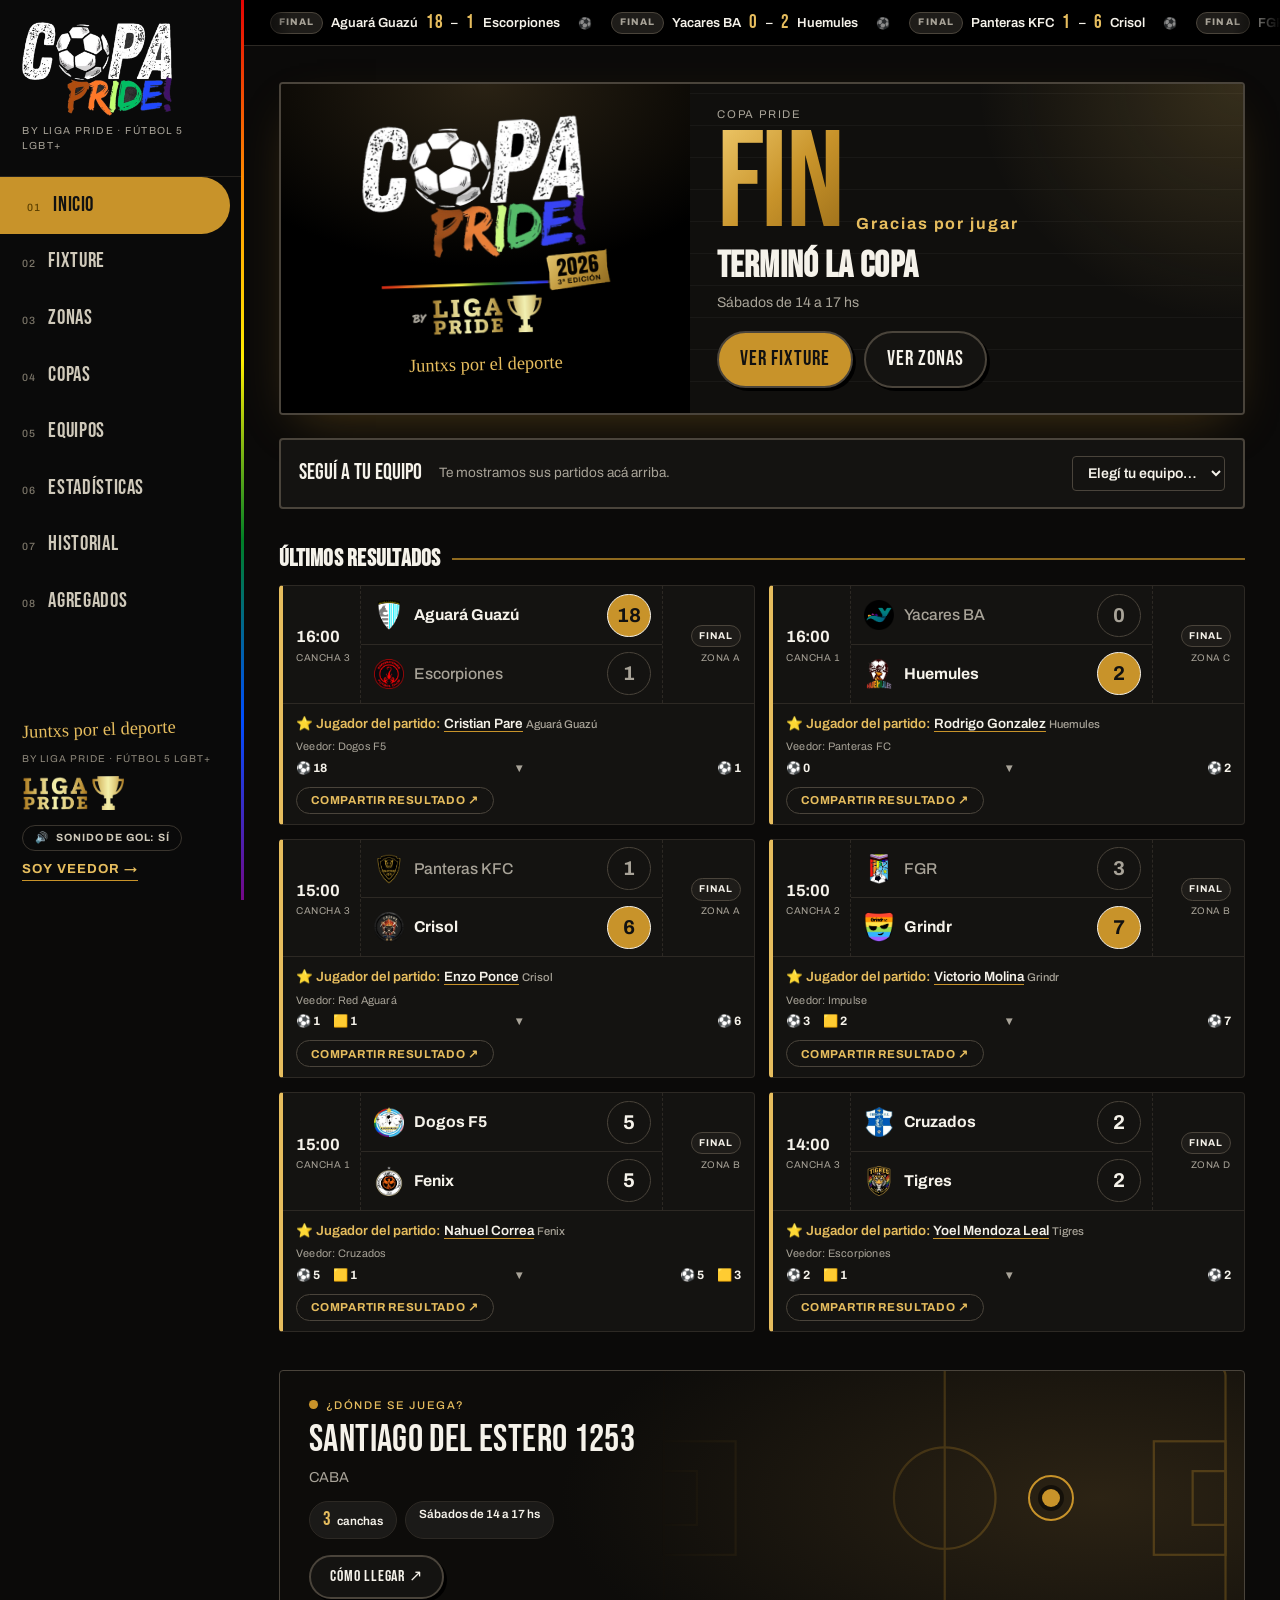
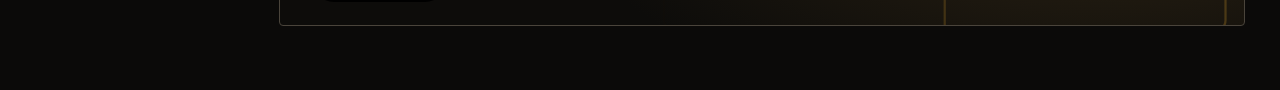
==== index.html @ de04ce27 "Copas: refresca caché Co-Authored-By: Claude Opus 5.5 <noreply@anthropic.com> Claude-Session: https:" ====
<!doctype html>
<html lang="es">
<head>
  <meta charset="utf-8">
  <meta name="viewport" content="width=device-width, initial-scale=1">
  <meta name="theme-color" content="#0a0a0a">
  
  <title>Copa Pride</title>
  <link rel="preconnect" href="https://fonts.googleapis.com">
  <link rel="preconnect" href="https://fonts.gstatic.com" crossorigin>
  <link href="https://fonts.googleapis.com/css2?family=Anton&family=Archivo:wght@400;600;700&family=Permanent+Marker&family=Bebas+Neue&display=swap" rel="stylesheet">
  <link rel="icon" type="image/png" href="img/logo.png">
  <link rel="stylesheet" href="intro.css?v=1792715143">
  <link rel="stylesheet" href="style.css?v=1792715143">
</head>
<body>
  <!-- Intro con el logo: la pelota cae entre la C y la P, rebota dos veces y festeja; se va sola o con un toque -->
  <div id="intro" aria-hidden="true">
    <div class="intro-in">
      <div class="intro-logo"><div class="il-wrap"><img class="il-base" src="img/logo-copa-sinpelota.png" alt=""><img class="il-ball" src="img/pelota-copa.png" alt=""><span class="il-rebote"></span><span class="il-confeti" id="ilConfeti"></span></div></div>
    </div>
  </div>
  <script src="intro.js"></script>
  <!-- Si ves este cartel, es porque faltan archivos. Se oculta solo cuando todo carga bien. -->
  <div id="falta" style="background:#fff3cd;color:#3b2f00;padding:16px;font:16px/1.4 Arial,sans-serif;border-bottom:3px solid #c8932a">
    <b>Faltan archivos de la página.</b><br>
    Si abriste <code>index.html</code> desde adentro del .zip, no funciona: Windows solo saca ese archivo suelto.<br>
    Hacé clic derecho en el .zip → <b>Extraer todo…</b>, y abrí <code>index.html</code> desde la carpeta extraída
    (tienen que estar juntos <code>index.html</code>, <code>style.css</code>, <code>app.js</code> y <code>data.js</code>).
  </div>

  <div class="shell">
    <aside class="rail">
      <a class="logo" href="#/inicio">
        <img class="logo-img" src="img/logo.png" alt="Copa Pride">
        <span class="logo-txt"><span class="logo-t" id="logoTitulo" hidden></span><span class="logo-s" id="logoSub"></span></span>
      </a>
      <nav id="nav" class="nav">
        <a href="#/inicio" data-p="inicio">Inicio</a>
        <a href="#/fixture" data-p="fixture">Fixture</a>
        <a href="#/zonas" data-p="zonas">Zonas</a>
        <a href="#/copas" data-p="copas">Copas</a>
        <a href="#/equipos" data-p="equipos">Equipos</a>
        <a href="#/estadisticas" data-p="estadisticas">Estadísticas</a>
        <a href="#/historial" data-p="historial">Historial</a>
        <a href="#/agregados" data-p="agregados">Agregados</a>
      </nav>
      <div class="rail-pie"><b id="pieLema"></b><span id="pieSub"></span><img src="img/liga-pride.png" alt="Liga Pride" style="height:34px;width:auto;align-self:flex-start"><div class="rail-bt"><button type="button" class="snd" id="snd"><i>🔊</i><span>Sonido de gol: sí</span></button><a class="soy-veedor" href="veedor.html">Soy veedor →</a></div></div>
    </aside>

    <div class="main">
      <header class="mtop"><a href="#/inicio"><img src="img/logo.png" alt="Copa Pride"></a><b>Juntxs por el deporte</b></header>
      <div id="ticker" class="ticker" hidden aria-label="Resultados"></div>
      <div id="aviso" class="aviso" hidden>DATOS DE EJEMPLO · reemplazalos en data.js</div>
      <main id="app" class="wrap"></main>
    </div>
  </div>

  <nav id="tabbar" class="tabbar" aria-label="Secciones">
    <a href="#/inicio" data-p="inicio"><svg viewBox="0 0 24 24"><path d="M3 11l9-8 9 8M5 10v10h14V10"/></svg>Inicio</a>
    <a href="#/fixture" data-p="fixture"><svg viewBox="0 0 24 24"><rect x="3" y="5" width="18" height="16"/><path d="M3 10h18M8 3v4M16 3v4"/></svg>Fixture</a>
    <a href="#/zonas" data-p="zonas"><svg viewBox="0 0 24 24"><path d="M3 5h18M3 12h18M3 19h18M8 5v14"/></svg>Zonas</a>
    <a href="#/copas" data-p="copas"><svg viewBox="0 0 24 24"><path d="M7 4h10v5a5 5 0 0 1-10 0zM7 6H3v2a3 3 0 0 0 4 2M17 6h4v2a3 3 0 0 1-4 2M12 14v4M8 21h8"/></svg>Copas</a>
    <details id="mas" data-mas="1"><summary><svg viewBox="0 0 24 24"><circle cx="5" cy="12" r="1.5"/><circle cx="12" cy="12" r="1.5"/><circle cx="19" cy="12" r="1.5"/></svg>Más</summary>
      <div class="mas-panel">
        <a href="#/equipos" data-p="equipos">Equipos</a>
        <a href="#/estadisticas" data-p="estadisticas">Estadísticas</a>
        <a href="#/historial" data-p="historial">Historial</a>
        <a href="#/agregados" data-p="agregados">Agregados</a>
        <button type="button" class="snd" id="snd2"><i>🔊</i><span>Sonido de gol: sí</span></button>
        <a class="soy-veedor" href="veedor.html">Soy veedor →</a>
      </div>
    </details>
  </nav>

  <script src="data.js?v=1792715143"></script>
  <script src="mascotas.js?v=1792715143"></script>
  <script src="app.js?v=1792715143"></script>
</body>
</html>
---- intro.css ----
/* Intro con la pelota que rebota (se mantiene igual) */
:root{--grano:none;--orgullo:linear-gradient(90deg,#e40303,#ff8c00,#ffed00,#008026,#004dff,#750787);--marcador:"Permanent Marker","Brush Script MT",cursive;--gris:#a8a398}
#intro::after{display:none}
/* ---- Intro con el logo ---- */
#intro{position:fixed;inset:0;z-index:200;background:#0b0a09;display:flex;align-items:center;justify-content:center;animation:introSale .55s ease 2.7s forwards;cursor:pointer}
.intro-in{display:flex;flex-direction:column;align-items:center;gap:1.3rem;padding:1rem}
.intro-logo{position:relative;padding-bottom:1.6rem}
.intro-logo .sello{right:-10%;bottom:-12%;animation:introSello .55s cubic-bezier(.2,1.5,.4,1) 1s both}
@keyframes introSello{from{opacity:0;transform:scale(1.7) rotate(-14deg)}to{opacity:1;transform:rotate(-5deg)}}
.intro-in .intro-logo img{width:min(78vw,420px);height:auto;animation:introLogo .9s cubic-bezier(.2,1.4,.4,1) both;filter:drop-shadow(0 12px 30px rgba(0,0,0,.7))}
.intro-barra{display:block;width:min(70vw,360px);height:5px;background:var(--orgullo);transform-origin:left;animation:introBarra .8s ease .55s both}
.intro-by{display:flex;align-items:center;gap:.8rem;animation:introBy .7s ease 1.1s both}
.intro-by span{font-family:var(--marcador);font-size:1.6rem;color:var(--gris)}
.intro-in .intro-by img{width:auto;height:min(15vw,70px);animation:none;filter:none}
@keyframes introBy{from{opacity:0;transform:translateY(10px)}to{opacity:1;transform:none}}
@keyframes introLogo{from{opacity:0;transform:scale(.7) rotate(-8deg)}to{opacity:1;transform:scale(1) rotate(-2deg)}}
@keyframes introBarra{from{transform:scaleX(0)}to{transform:scaleX(1)}}
@keyframes introSale{to{opacity:0;visibility:hidden}}
@media (prefers-reduced-motion:reduce){#intro{animation-duration:.01s;animation-delay:.6s}.intro-in img,.intro-barra,.intro-by,.intro-logo .sello{animation:none}}
/* ===== Intro con pelota que cae y rebota ===== */
.intro-logo{padding-bottom:1.6rem}
.il-wrap{position:relative;width:min(78vw,420px);transform:rotate(-2deg)}
.intro-in .intro-logo .il-base{display:block;width:100%;height:auto;animation:ilBase .6s cubic-bezier(.2,1.2,.4,1) both;filter:drop-shadow(0 12px 30px rgba(0,0,0,.7))}
.intro-in .intro-logo .il-ball{position:absolute;left:22.46%;top:2.33%;width:35.87%;height:auto;transform-origin:50% 100%;animation:ilBola 1.8s linear .5s both;z-index:2;filter:drop-shadow(0 6px 10px rgba(0,0,0,.5))}
.intro-in .il-wrap img{animation-fill-mode:both}
.il-rebote{position:absolute;left:30%;top:84%;width:20%;height:5%;border-radius:50%;background:rgba(0,0,0,.45);filter:blur(5px);opacity:0;animation:ilSombra 1.8s linear .5s both}
@keyframes ilBase{from{opacity:0;transform:scale(.8)}to{opacity:1;transform:none}}
/* cae y hace poing, poing, poing (cada rebote mas bajo) */
@keyframes ilBola{
  0%{transform:translateY(-330%);animation-timing-function:cubic-bezier(.55,0,1,.45)}
  30.5%{transform:translateY(0) scale(1,1);animation-timing-function:linear}
  32%{transform:translateY(0) scale(1.14,.86);animation-timing-function:cubic-bezier(0,.55,.45,1)}
  47.2%{transform:translateY(-100%) scale(1,1);animation-timing-function:cubic-bezier(.55,0,1,.45)}
  63.9%{transform:translateY(0) scale(1,1);animation-timing-function:linear}
  65.2%{transform:translateY(0) scale(1.1,.9);animation-timing-function:cubic-bezier(0,.55,.45,1)}
  75%{transform:translateY(-45%) scale(1,1);animation-timing-function:cubic-bezier(.55,0,1,.45)}
  86.1%{transform:translateY(0) scale(1,1);animation-timing-function:linear}
  87.2%{transform:translateY(0) scale(1.07,.93);animation-timing-function:cubic-bezier(0,.55,.45,1)}
  93.1%{transform:translateY(-18%) scale(1,1);animation-timing-function:cubic-bezier(.55,0,1,.45)}
  99%{transform:translateY(0) scale(1,1);animation-timing-function:ease-out}
  100%{transform:translateY(0) scale(1.03,.97)}
}
@keyframes ilSombra{0%,25%{opacity:0;transform:scale(.3)}30.5%{opacity:.55;transform:scale(1)}47.2%{opacity:.2;transform:scale(.55)}63.9%{opacity:.5;transform:scale(1)}75%{opacity:.3;transform:scale(.8)}86.1%{opacity:.5;transform:scale(1)}93.1%{opacity:.4;transform:scale(.92)}99%,100%{opacity:.5;transform:scale(1)}}
/* confeti desde el centro de la pelota */
.il-confeti{position:absolute;left:41%;top:34%;width:0;height:0;z-index:3;pointer-events:none}
.il-confeti i{position:absolute;left:0;top:0;width:9px;height:14px;border-radius:2px;opacity:0;animation:ilConf 1.5s cubic-bezier(.15,.7,.3,1) both}
@keyframes ilConf{0%{opacity:0;transform:translate(0,0) rotate(0) scale(.4)}12%{opacity:1}100%{opacity:0;transform:translate(var(--dx),calc(var(--dy) + 90px)) rotate(var(--r)) scale(1)}}
/* destello al quedar quieta la pelota */
.il-wrap::after{content:"";position:absolute;left:12%;top:-12%;width:60%;height:100%;border-radius:50%;background:radial-gradient(circle,rgba(255,235,170,.55),transparent 62%);opacity:0;animation:ilFlash .9s ease 2.4s both;pointer-events:none;z-index:1}
@keyframes ilFlash{0%{opacity:0;transform:scale(.5)}25%{opacity:1}100%{opacity:0;transform:scale(1.4)}}
/* tiempos nuevos del resto de la intro */
#intro{animation:introSale .6s ease 5.4s forwards}
.intro-logo .sello{animation:introSello .55s cubic-bezier(.2,1.5,.4,1) 2.5s both}
.intro-barra{animation:introBarra .7s ease 2.4s both}
.intro-by{animation:introBy .7s ease 2.85s both}
#intro.sin-mov .intro-logo .il-ball,#intro.sin-mov .intro-logo .il-base,#intro.sin-mov .il-rebote{animation:none;opacity:1}
#intro.sin-mov .il-rebote,#intro.sin-mov .il-confeti{display:none}
@media (prefers-reduced-motion:reduce){.intro-in .intro-logo .il-ball,.intro-in .intro-logo .il-base{animation:none}.il-confeti,.il-rebote,.il-wrap::after{display:none}}
/* ===== Logo nuevo (trae el sello 2026 y "by Liga Pride" adentro) ===== */
.il-wrap{width:min(72vw,380px)}
.intro-in .intro-logo .il-ball{left:19.53%;top:4.52%;width:33.73%}
.il-rebote{display:none}
.il-confeti{left:36.4%;top:23%}
.il-wrap::after{left:2%;top:-8%;width:68%;height:62%}
.il-wrap{width:min(84vw,440px)}
---- style.css ----
/* =====================================================================
   COPA PRIDE · estilos
   Idea: LA PLANILLA. La página se ve como la planilla de juego que llenan
   los veedores: papel, tinta, renglones, casilleros y goles en palitos.
   Menú lateral negro con la banda Pride (celu: barra de pestañas abajo).
   Modo claro (papel) por defecto; "Modo noche" con el botón del menú.
   ===================================================================== */
:root{
  --papel:#0b0a09;
  --hoja:#141311;
  --hoja-2:#1e1c19;
  --tinta:#f5f2ea;
  --tinta-2:#a8a398;
  --linea:#2d2924;
  --borde:#4a443b;
  --oro:#c8932a;
  --oro-t:#e6bd5e;
  --oro-osc:#8a6218;
  --vivo:#e5342c;
  --plata:#c9ccd1;
  --negro:#0b0a09;--negro-2:#141311;--negro-3:#1e1c19;
  --oro-claro:#e6bd5e;--blanco:#f5f2ea;--gris:#a8a398;
  --oro-grad:linear-gradient(135deg,#ecc566 0%,#c8932a 52%,#9c6f1a 100%);
  --orgullo:linear-gradient(90deg,#e40303,#ff8c00,#ffed00,#008026,#004dff,#750787);
  --orgullo-v:linear-gradient(180deg,#e40303,#ff8c00,#ffed00,#008026,#004dff,#750787);
  --display:'Bebas Neue','Anton','Arial Narrow',Impact,sans-serif;
  --texto:'Archivo','Helvetica Neue',Arial,sans-serif;
  --mono:'Archivo','Helvetica Neue',Arial,sans-serif;
  --marcador:'Permanent Marker','Brush Script MT',cursive;
  --riel:244px;
  color-scheme:dark;
}
*{box-sizing:border-box;margin:0;padding:0}
html{scroll-behavior:smooth;background:var(--papel)}
body{font-variant-numeric:tabular-nums}
body{background:var(--papel);color:var(--tinta);font-family:var(--texto);font-size:15px;line-height:1.45;-webkit-font-smoothing:antialiased;min-height:100vh}
a{color:inherit;text-decoration:none}
button{font-family:inherit;color:inherit}
ol,ul{list-style:none}
h1,h2,h3,h4{font-family:var(--display);font-weight:400;text-transform:uppercase;letter-spacing:.01em;line-height:1}
:focus-visible{outline:3px solid var(--oro);outline-offset:2px}
::selection{background:var(--oro);color:#111}

/* ---------- Estructura: riel lateral negro + hoja ---------- */
.shell{display:grid;grid-template-columns:var(--riel) minmax(0,1fr);min-height:100vh}
.rail{position:sticky;top:0;height:100vh;background:#0a0a0a;color:#f1ede1;display:flex;flex-direction:column;gap:1.4rem;padding:1.4rem 0 1.2rem;overflow-y:auto}
.rail::after{content:"";position:absolute;top:0;right:0;bottom:0;width:3px;background:var(--orgullo-v)}
.logo{display:block;padding:0 1.4rem}
.logo-img{display:block;width:100%;max-width:150px;height:auto}
.logo-s{display:block;margin-top:.55rem;font-family:var(--mono);font-size:.64rem;letter-spacing:.14em;text-transform:uppercase;color:#a8a398}
.nav{display:flex;flex-direction:column;counter-reset:n;border-top:1px solid #26231f}
.nav a{counter-increment:n;display:flex;align-items:baseline;gap:.8rem;padding:.78rem 1.4rem;border-bottom:1px solid #26231f;font-family:var(--display);font-weight:400;font-size:1.32rem;text-transform:uppercase;letter-spacing:.03em;color:#cfc9ba;transition:background .15s,color .15s,padding .15s}
.nav a::before{content:counter(n,decimal-leading-zero);font-family:var(--mono);font-weight:500;font-size:.66rem;letter-spacing:.06em;color:#7d776a}
.nav a:hover{color:#fff;padding-left:1.7rem}
.nav a.on{background:var(--oro);color:#111;padding-left:1.7rem}
.nav a.on::before{color:#5a3f00}
.rail-pie{margin-top:auto;display:flex;flex-direction:column;gap:.6rem;padding:0 1.4rem}
.rail-pie b{font-family:var(--marcador);font-weight:400;font-size:1.15rem;line-height:1.1;color:#e6bd5e;transform:rotate(-2deg);transform-origin:left;display:block}
.rail-pie>span{font-family:var(--mono);font-size:.62rem;letter-spacing:.1em;color:#8f897c;text-transform:uppercase}
.rail-pie img{filter:none}
.rail-bt{display:flex;flex-direction:column;gap:.5rem;align-items:flex-start;margin-top:.3rem}
.tema{display:inline-flex;align-items:center;gap:.55rem;background:none;border:1px solid #3a352e;color:#cfc9ba;padding:.4rem .7rem;font-family:var(--mono);font-size:.66rem;letter-spacing:.08em;text-transform:uppercase;cursor:pointer}
.tema:hover{border-color:var(--oro);color:#fff}
.tema i{width:.8rem;height:.8rem;border-radius:50%;border:2px solid currentColor;background:linear-gradient(90deg,currentColor 50%,transparent 50%)}
.soy-veedor{font-family:var(--mono);font-size:.66rem;letter-spacing:.1em;text-transform:uppercase;color:#8f897c;border-bottom:1px dashed #4a453d;padding-bottom:1px}
.soy-veedor:hover{color:#e6bd5e;border-color:var(--oro)}

.main{min-width:0}
.mtop{display:none}
.aviso{background:var(--oro);color:#111;font-family:var(--mono);font-size:.72rem;letter-spacing:.08em;text-align:center;padding:.4rem}
.wrap{max-width:1060px;margin:0 auto;padding:2.2rem 2.2rem 4rem}
#falta{display:block}

/* ---------- Títulos ---------- */
.kicker{font-family:var(--mono);font-size:.7rem;font-weight:500;letter-spacing:.14em;text-transform:uppercase;color:var(--oro-t);display:flex;align-items:center;gap:.5rem}
.kicker::before{content:"";width:.55rem;height:.55rem;background:var(--oro);display:inline-block}
.titulo-pag{font-size:clamp(2.8rem,6vw,4.4rem);font-weight:900;margin:.3rem 0 1.4rem;position:relative;padding-bottom:.9rem}
.titulo-pag::after{content:"";position:absolute;left:0;bottom:0;width:84px;height:6px;background:var(--orgullo)}
.titulo-sec{font-size:1.5rem;font-weight:900;margin:2.4rem 0 .9rem;display:flex;align-items:center;gap:.7rem}
.titulo-sec::after{content:"";flex:1;height:2px;background:var(--oro);opacity:.7}
.vacio{border:1.5px dashed var(--linea);color:var(--tinta-2);padding:1.4rem;text-align:center;font-family:var(--mono);font-size:.78rem}
.vacio-txt{color:var(--tinta-2);font-size:.82rem}

/* ---------- Controles ---------- */
.btn{display:inline-block;background:var(--oro);color:#111;font-family:var(--display);font-weight:400;font-size:1.3rem;text-transform:uppercase;letter-spacing:.05em;padding:.7rem 1.3rem;border:2px solid var(--borde);box-shadow:3px 3px 0 #000;transition:transform .12s,box-shadow .12s;cursor:pointer}
.btn:hover{transform:translate(-1px,-1px);box-shadow:5px 5px 0 #000}
.btn.sec{background:var(--hoja);color:var(--tinta)}
.link-oro{font-family:var(--mono);font-size:.76rem;font-weight:700;letter-spacing:.06em;text-transform:uppercase;color:var(--oro-t);white-space:nowrap}
.ctrl{display:flex;flex-wrap:wrap;gap:.8rem 1.2rem;align-items:center;margin-bottom:1.4rem}
.filtros{display:flex;flex-wrap:wrap;gap:.45rem}
.chip{background:var(--hoja);border:1.5px solid var(--borde);color:var(--tinta);font-family:var(--mono);font-size:.76rem;font-weight:700;letter-spacing:.04em;text-transform:uppercase;padding:.5rem .85rem;cursor:pointer}
.chip:hover{background:var(--hoja-2)}
.chip.on{background:var(--oro);color:#111;box-shadow:inset 0 -4px 0 var(--oro)}
.seg{display:inline-flex;border:1.5px solid var(--borde)}
.seg button{background:var(--hoja);border:0;padding:.5rem .9rem;font-family:var(--mono);font-size:.74rem;font-weight:700;letter-spacing:.04em;text-transform:uppercase;cursor:pointer}
.seg button+button{border-left:1.5px solid var(--borde)}
.seg button.on{background:var(--oro);color:#111}
.sel{background:var(--hoja);color:var(--tinta);border:1.5px solid var(--borde);padding:.5rem .7rem;font-family:var(--texto);font-size:.88rem;font-weight:600;max-width:100%}

/* ---------- Escudos / iniciales ---------- */
.badge{width:34px;height:34px;flex:0 0 auto;object-fit:cover;display:inline-flex;align-items:center;justify-content:center;background:linear-gradient(135deg,var(--oro-osc),var(--oro));color:#111;font-family:var(--display);font-weight:400;font-size:.9rem;letter-spacing:.03em;border-radius:50%}
img.badge{object-fit:contain;border-radius:0;background:transparent}
.badge.chico{width:30px;height:30px;font-size:.72rem}
.badge.med{width:46px;height:46px;font-size:1.05rem}
.badge.grande{width:84px;height:84px;font-size:1.7rem}
.badge.vacio-b{background:var(--hoja-2);color:var(--tinta-2);border:1.5px dashed var(--linea)}
.cabeza{font-family:var(--mono);font-size:.62rem;font-weight:700;color:var(--oro-t);margin-left:.3rem;white-space:nowrap}
.pais{font-family:var(--mono);font-size:.6rem;color:var(--tinta-2);margin-left:.3rem;letter-spacing:.06em}
.tbd{color:var(--tinta-2);font-style:italic;font-weight:500}

/* ---------- Inicio: cabecera de planilla ---------- */
.cab{display:grid;grid-template-columns:minmax(0,.85fr) minmax(0,1.15fr);border:2px solid var(--borde);background:var(--hoja)}
.cab-marca{background:#000;color:#e6bd5e;padding:1.6rem 1.4rem 1.8rem;display:flex;flex-direction:column;align-items:center;justify-content:center;gap:1rem;position:relative}

.cab-marca img{width:100%;max-width:250px;height:auto;transform:rotate(-2deg)}
.cab-marca p{font-family:var(--marcador);font-size:1.15rem;text-align:center;transform:rotate(-1.5deg)}
.cab-fecha{padding:1.4rem 1.7rem 1.6rem;display:flex;flex-direction:column;gap:.5rem;background:repeating-linear-gradient(0deg,transparent 0 31px,var(--linea) 31px 32px)}
.cab-fecha .k{font-family:var(--mono);font-size:.7rem;letter-spacing:.16em;text-transform:uppercase;color:var(--tinta-2);background:var(--hoja);align-self:flex-start;padding-right:.5rem}
.cab-num{display:flex;align-items:flex-end;gap:.9rem;background:var(--hoja);align-self:flex-start;padding-right:.8rem}
.cab-num b{font-family:var(--display);font-weight:400;font-size:clamp(5.6rem,11vw,8.6rem);line-height:.8;letter-spacing:-.02em}
.cab-num span{font-family:var(--mono);font-weight:700;font-size:1rem;line-height:1.25;letter-spacing:.12em;color:var(--oro-t);padding-bottom:.4rem}
.cab-fecha h2{font-size:2.3rem;font-weight:900;background:var(--hoja);align-self:flex-start;padding-right:.6rem}
.cab-cuenta{font-family:var(--mono);font-weight:700;font-size:.9rem;background:var(--oro);color:#111;align-self:flex-start;padding:.2rem .6rem}
.cab-hs{font-size:.88rem;color:var(--tinta-2);background:var(--hoja);align-self:flex-start;padding-right:.5rem}
.hero-cta{display:flex;flex-wrap:wrap;gap:.7rem;margin-top:.6rem}

/* ---------- Seguí a tu equipo ---------- */
.mi{margin-top:1.4rem;border:2px solid var(--borde);background:var(--hoja);padding:1rem 1.1rem}
.mi-cab{display:flex;justify-content:space-between;align-items:center;gap:1rem;flex-wrap:wrap;margin-bottom:.9rem}
.mi-cab a{display:flex;align-items:center;gap:.8rem}
.mi-cab small{display:block;font-family:var(--mono);font-size:.62rem;letter-spacing:.14em;text-transform:uppercase;color:var(--oro-t)}
.mi-cab b{font-family:var(--display);font-weight:400;font-size:1.7rem;text-transform:uppercase;line-height:1}
.mi.vacio-mi label{display:flex;align-items:center;gap:.6rem 1.1rem;flex-wrap:wrap}
.mi.vacio-mi b{font-family:var(--display);font-weight:400;font-size:1.4rem;text-transform:uppercase}
.mi.vacio-mi span{color:var(--tinta-2);font-size:.85rem;flex:1;min-width:160px}

/* ---------- Partido: renglón de planilla ---------- */
.res-grid{display:grid;grid-template-columns:repeat(auto-fill,minmax(440px,1fr));gap:.9rem}
.mt{display:grid;grid-template-columns:78px minmax(0,1fr) auto;align-items:stretch;background:var(--hoja);border:1.5px solid var(--borde);border-left-width:6px;position:relative}
.mt.fin{border-left-color:var(--oro)}
.mt:not(.fin):not(.live){border-left-color:var(--linea);border-left-style:solid}
.mt.live{border-left-color:var(--vivo);box-shadow:0 0 0 2px rgba(214,35,29,.25)}
.mt-meta{display:flex;flex-direction:column;justify-content:center;gap:.15rem;padding:.65rem .5rem .65rem .8rem;border-right:1px dashed var(--linea)}
.mt-meta b{font-family:var(--mono);font-weight:700;font-size:1.02rem;letter-spacing:-.02em}
.mt-meta span{font-family:var(--mono);font-size:.62rem;letter-spacing:.06em;text-transform:uppercase;color:var(--tinta-2);line-height:1.2}
.mt-body{display:flex;flex-direction:column;min-width:0}
.mt-eq{display:flex;align-items:center;gap:.6rem;padding:.45rem .7rem .45rem .8rem;min-width:0}
.mt-eq+.mt-eq{border-top:1px solid var(--linea)}
.mt-eq .n{flex:1;min-width:0;font-weight:700;font-size:.98rem;line-height:1.15;overflow-wrap:anywhere}
.mt-eq:hover .n{text-decoration:underline;text-decoration-thickness:2px;text-underline-offset:3px}
.mt-eq.pierde .n{font-weight:500;color:var(--tinta-2)}
.gl{flex:0 0 auto;min-width:2.5rem;height:2.4rem;padding:0 .4rem;border:1.5px solid var(--borde);display:inline-flex;align-items:center;justify-content:center;font-family:var(--mono);font-weight:700;font-size:1.3rem;background:var(--hoja)}
.gl i{font-size:.62rem;font-style:normal;margin-left:.2rem;color:var(--tinta-2)}
.gl.vacio{border-style:dashed;border-color:var(--linea)}
.gana .gl{background:var(--oro);color:#111;border-color:var(--tinta)}
.pierde .gl{color:var(--tinta-2)}
.mt-estado{display:flex;flex-direction:column;align-items:flex-end;justify-content:center;gap:.35rem;padding:.6rem .8rem;border-left:1px dashed var(--linea);min-width:92px}
.mt-estado small{font-family:var(--mono);font-size:.6rem;letter-spacing:.06em;text-transform:uppercase;color:var(--tinta-2);text-align:right;line-height:1.2}
.tag{font-family:var(--mono);font-size:.62rem;font-weight:700;letter-spacing:.1em;padding:.2rem .45rem;background:var(--hoja-2);color:var(--tinta);border:1px solid var(--borde);white-space:nowrap}
.tag.pend{background:transparent;color:var(--tinta-2);border:1px solid var(--linea)}
.tag.vivo{background:var(--vivo);color:#fff;display:inline-flex;align-items:center;gap:.35rem}
.tag.vivo i{width:.5rem;height:.5rem;border-radius:50%;background:#fff;animation:pulso 1.1s infinite}
@keyframes pulso{0%,100%{opacity:1;transform:scale(1)}50%{opacity:.35;transform:scale(.7)}}
.mt-pie{grid-column:1/-1;border-top:1px solid var(--linea);padding:.4rem .8rem .5rem}
.veedor{font-family:var(--mono);font-size:.68rem;color:var(--tinta-2);letter-spacing:.02em;padding:.1rem 0}
.v-eq{color:var(--oro-t)}
.mt-pie details summary{cursor:pointer;display:flex;gap:.9rem;align-items:center;font-family:var(--mono);font-size:.76rem;font-weight:700;list-style:none;padding:.2rem 0}
.mt-pie details summary::-webkit-details-marker{display:none}
.mt-pie details .chev{transition:transform .15s;color:var(--tinta-2)}
.mt-pie details summary{justify-content:space-between}
.mt-pie .sm{display:flex;gap:.8rem;min-width:0;flex:1}
.mt-pie .sm-v{justify-content:flex-end}
.pal-s .pal{max-width:none;color:var(--oro-t)}
.pal-s s{height:.95rem;width:2px}
.pal-s .g,.pal-s .g5{gap:2px}
.pal-s .pal{gap:.1rem .4rem}
.det-v .pal{flex-direction:row}
.mt-pie details[open] .chev{transform:rotate(180deg)}
.det{display:flex;flex-direction:column;gap:.15rem;padding:.4rem 0 .2rem;font-size:.86rem}
.det small{color:var(--tinta-2);font-family:var(--mono);font-size:.68rem}

.det2{display:grid;grid-template-columns:1fr 1fr;gap:0 1rem;padding:.5rem 0 .2rem}
.det2 ul{display:flex;flex-direction:column;gap:.2rem;min-width:0}
.det2 li{display:flex;align-items:baseline;gap:.4rem;font-size:.86rem;line-height:1.25}
.det2 .nm{min-width:0;overflow-wrap:anywhere}
.det2 .x{font-family:var(--display);color:var(--oro-t);font-size:1.1rem}
.det-v{border-left:1px dashed var(--linea);padding-left:1rem}
.det-v li{flex-direction:row-reverse;text-align:right}
.det-pen{margin-top:.4rem;padding-top:.4rem;border-top:1px dashed var(--linea);font-size:.8rem;color:var(--tinta-2)}
.det2 small{color:var(--tinta-2);font-size:.7rem}
/* ---------- Palitos de gol ---------- */
.pal{display:inline-flex;flex-wrap:wrap;justify-content:flex-end;align-items:center;gap:.2rem .55rem;color:var(--tinta);max-width:11rem}
.pal0{color:var(--tinta-2);font-family:var(--mono)}
.pal .g,.pal .g5{position:relative;display:inline-flex;gap:3px;align-items:center}
.pal s{display:block;width:3px;height:1.35rem;background:currentColor;border-radius:1px;text-decoration:none}
.pal .g5::after{content:"";position:absolute;left:-4px;right:-4px;top:50%;height:3px;background:var(--oro-t);border-radius:2px;transform:rotate(-26deg)}
.pal em{font-family:var(--mono);font-size:.7rem;font-style:normal;font-weight:700;color:var(--tinta-2)}

/* ---------- Inicio: campeones, sede ---------- */
.camp-grid{display:grid;grid-template-columns:repeat(auto-fill,minmax(250px,1fr));gap:.9rem}
.camp-card{display:flex;align-items:center;gap:1rem;background:var(--hoja);border:1.5px solid var(--borde);padding:1rem}
.camp-card.tbd{border-style:dashed;border-color:var(--linea)}
.camp-card h3{font-size:1.5rem;font-weight:900;margin-top:.2rem}
.camp-card .badge.grande{width:64px;height:64px}
.sede{display:flex;justify-content:space-between;align-items:center;gap:1rem;flex-wrap:wrap;margin-top:2.4rem;background:#0a0a0a;color:#f1ede1;padding:1.2rem 1.4rem;border-left:8px solid var(--oro)}
.sede .kicker{color:#e6bd5e}
.sede h3{font-size:1.7rem;font-weight:900;margin:.3rem 0 .15rem}
.sede p{color:#b7b1a3;font-size:.88rem}
.sede .link-oro{color:#e6bd5e}

/* ---------- Fixture ---------- */
.hora-blq{display:grid;grid-template-columns:96px minmax(0,1fr);gap:0 1rem;margin-bottom:1.1rem;align-items:start}
.hora-n{position:sticky;top:.8rem;border-top:3px solid var(--borde);padding-top:.35rem}
.hora-n b{font-family:var(--display);font-weight:400;font-size:2.6rem;line-height:.9}
.hora-blq .res-grid{grid-template-columns:repeat(auto-fill,minmax(400px,1fr))}
.bloque{margin-bottom:1.2rem}
.bloque .titulo-sec{margin-top:1.6rem}

/* ---------- Zonas ---------- */
.zonas-cab{display:flex;justify-content:space-between;align-items:flex-end;gap:1rem;flex-wrap:wrap}
.leyendas{display:flex;gap:1rem;flex-wrap:wrap;margin-bottom:1.5rem}
.ley{display:inline-flex;align-items:center;gap:.45rem;font-family:var(--mono);font-size:.72rem;font-weight:700;letter-spacing:.06em;text-transform:uppercase}
.ley i{width:.9rem;height:.9rem;display:inline-block}
.q-oro{--q:var(--oro)}
.q-plata{--q:var(--plata)}
i.q-oro{background:var(--oro)}
i.q-plata{background:var(--plata)}
.zonas-grid{display:grid;grid-template-columns:repeat(auto-fit,minmax(480px,1fr));gap:1.2rem}
.zona{background:var(--hoja);border:2px solid var(--borde)}
.zona-t{display:flex;align-items:center;gap:.7rem;padding:.55rem .8rem;border-bottom:2px solid var(--borde)}
.zona-t span{font-family:var(--mono);font-size:.66rem;letter-spacing:.2em;font-weight:700;color:var(--tinta-2)}
.zona-t em{font-style:normal;font-family:var(--display);font-weight:400;font-size:1.9rem;background:var(--oro);color:#111;min-width:2.2rem;text-align:center;line-height:1.15;padding:0 .4rem}
h3.zona-t{margin:1.6rem 0 .8rem;border:0;padding:0}
.zona h3.zona-t{margin:0;padding:.55rem .8rem;border-bottom:2px solid var(--borde)}
.tabla-wrap{overflow-x:auto}
table{width:100%;border-collapse:collapse;font-variant-numeric:tabular-nums}
th{font-family:var(--mono);font-size:.62rem;letter-spacing:.1em;text-transform:uppercase;color:var(--tinta-2);padding:.4rem .35rem;text-align:center;border-bottom:1px solid var(--borde);font-weight:700}
td{padding:.5rem .35rem;text-align:center;font-family:var(--mono);font-size:.84rem;border-bottom:1px solid var(--linea)}
tr:last-child td{border-bottom:0}
th.izq,td.izq{text-align:left}
td.pos{font-weight:700;border-left:5px solid transparent;width:2rem}
td.pos.q-oro,td.pos.q-plata{border-left-color:var(--q)}
.celda-eq{display:inline-flex;align-items:center;gap:.55rem;font-family:var(--texto);font-weight:700;font-size:.92rem}
.celda-eq:hover span{text-decoration:underline}
td.pts{font-weight:700;font-size:1rem;background:var(--hoja-2)}
.leyenda{margin-top:1.1rem;font-family:var(--mono);font-size:.7rem;color:var(--tinta-2);line-height:1.55;border-left:3px solid var(--oro);padding-left:.8rem}

/* ---------- Copas (llaves) ---------- */
.bracket{display:flex;gap:1.8rem;overflow-x:auto;padding:.4rem .2rem 1rem}
.rcol{flex:0 0 225px;display:flex;flex-direction:column}
.rcol>h3{font-family:var(--mono);font-size:.7rem;font-weight:700;letter-spacing:.14em;color:var(--tinta-2);padding-bottom:.45rem;margin-bottom:.8rem;border-bottom:2px solid var(--borde)}
.rcruces{display:flex;flex-direction:column;justify-content:space-around;gap:1rem;flex:1}
.celda.cruce{background:var(--hoja);border:1.5px solid var(--borde);position:relative}
.cruce::after{content:"";position:absolute;left:100%;top:50%;width:1.1rem;height:2px;background:var(--tinta)}
.rcol:last-child .cruce::after,.rcol:last-child .campeon::after{display:none}
.res-top{display:flex;justify-content:space-between;align-items:center;padding:.3rem .6rem;background:var(--hoja-2);border-bottom:1px solid var(--linea);font-family:var(--mono);font-size:.62rem;letter-spacing:.08em;text-transform:uppercase;color:var(--tinta-2)}
.fe{display:flex;align-items:center;gap:.5rem;padding:.4rem .6rem;min-width:0}
.fe+.fe{border-top:1px solid var(--linea)}
.fe .n{flex:1;min-width:0;font-weight:700;font-size:.9rem;line-height:1.15}
.fe.pierde .n{font-weight:500;color:var(--tinta-2)}
.fe .gl{min-width:2rem;height:2rem;font-size:1.05rem}
.cruce .veedor{padding:.3rem .6rem;border-top:1px dashed var(--linea)}
.campeon{display:flex;flex-direction:column;align-items:center;gap:.5rem;text-align:center;border:2px solid var(--borde);background:var(--oro);color:#111;padding:1.2rem .8rem}
.campeon.tbd{background:var(--hoja);border-style:dashed;border-color:var(--linea);color:var(--tinta-2)}
.campeon h3{font-size:1.7rem;font-weight:900}
.copa-ico{font-size:1.8rem}

/* ---------- Equipos / jugadores ---------- */
.grid{display:grid;grid-template-columns:repeat(auto-fill,minmax(175px,1fr));gap:.8rem;margin-bottom:.4rem}
.tarjeta{display:flex;flex-direction:column;align-items:center;text-align:center;gap:.2rem;padding:1.1rem .7rem;background:var(--hoja);border:1.5px solid var(--borde);transition:transform .12s,box-shadow .12s}
.tarjeta:hover{transform:translate(-2px,-2px);box-shadow:4px 4px 0 var(--oro)}
.tarjeta .badge{margin:0 auto .5rem}
.tarjeta h3{font-size:1.25rem;font-weight:900}
.tarjeta p{font-family:var(--mono);font-size:.64rem;letter-spacing:.04em;color:var(--tinta-2);text-transform:uppercase}
.dorsal{color:var(--oro-t);font-weight:700}
.volver{display:inline-block;font-family:var(--mono);font-size:.74rem;font-weight:700;letter-spacing:.06em;text-transform:uppercase;color:var(--tinta-2);margin-bottom:1rem}
.volver:hover{color:var(--tinta)}
.ficha{display:flex;align-items:center;gap:1.2rem;background:var(--hoja);border:2px solid var(--borde);border-left:8px solid var(--oro);padding:1rem 1.3rem}
.ficha h2{font-size:2.6rem;font-weight:900}
.ficha p{font-family:var(--mono);font-size:.76rem;color:var(--tinta-2);margin-top:.3rem;letter-spacing:.03em}
.foto{object-position:50% 30%;width:136px;height:auto;aspect-ratio:600/576;border-radius:2px;object-position:50% 50%}
.ficha .foto{width:150px}
.foto[src$=".webp"],.foto[src$=".png"]{border:0;border-radius:0;aspect-ratio:auto;width:auto;height:150px;max-width:100%;object-fit:contain;filter:drop-shadow(0 6px 10px rgba(0,0,0,.35))}
.ficha .foto[src$=".webp"],.ficha .foto[src$=".png"]{height:118px}

.card{background:var(--negro-2);border:2px solid var(--linea);padding:1.1rem 1.2rem;box-shadow:5px 5px 0 #000}
.card + .card{margin-top:1.2rem}
/* ---------- Historial ---------- */
.ed{display:grid;grid-template-columns:auto 1fr;gap:1.4rem;align-items:start;padding:1.2rem 1.4rem}
.ed-anio{font-family:var(--display);font-size:clamp(3.4rem,9vw,5.6rem);line-height:.85;color:transparent;-webkit-text-stroke:2px var(--oro-claro);writing-mode:vertical-rl;transform:rotate(180deg);letter-spacing:.04em}
.ed-cuerpo{min-width:0}
.hist-cab{display:flex;justify-content:space-between;align-items:baseline;gap:.6rem}
.hist-cab h3{font-size:1.4rem;color:var(--blanco)}
.hist-cab span{display:none}
.hf{margin-top:.9rem;padding:.6rem .7rem .7rem;border-left:6px solid var(--oro);background:linear-gradient(90deg,rgba(200,147,42,.18),rgba(200,147,42,.03))}
.hf h4{font-family:var(--display);font-weight:400;font-size:1.15rem;letter-spacing:.08em;text-transform:uppercase;color:var(--oro-claro);margin:0 0 .5rem}
.hf.plata{border-left-color:var(--plata);background:linear-gradient(90deg,rgba(201,204,209,.2),rgba(201,204,209,.04));margin-top:.7rem;padding:.45rem .55rem .5rem;max-width:88%}
.hf.plata h4{font-size:.85rem;color:#e4e7eb;margin-bottom:.35rem}
.hf.plata .hc small{color:#b9bec6;font-size:.58rem}
.hist2{display:grid;grid-template-columns:1.6fr 1fr;gap:.6rem}
.hist2.hg{grid-template-columns:1fr;margin-top:.9rem}
.hc{background:var(--negro-3);padding:.6rem .8rem;font-size:.9rem;display:flex;flex-wrap:wrap;align-items:center;gap:.15rem .6rem}
.hc small{flex-basis:100%;color:var(--oro);font-size:.65rem;letter-spacing:.14em;text-transform:uppercase;font-weight:800}
.hc .badge.chico{width:34px;height:34px}
.hc span{font-weight:700}
.hc .hq{color:var(--gris);font-style:normal;font-size:.8rem}
.hc.camp{padding:.9rem 1rem;gap:.2rem .8rem}
.hc.camp .badge.chico{width:62px;height:62px}
.hc.camp span{font-size:1.35rem;font-family:var(--display);font-weight:400;letter-spacing:.03em;text-transform:uppercase}
.hf.oro .hc.camp{box-shadow:inset 0 0 0 2px rgba(230,189,94,.55)}
.hf.plata .hc{padding:.4rem .6rem;font-size:.8rem}
.hf.plata .hc .badge.chico{width:26px;height:26px}
.hf.plata .hc.camp{padding:.5rem .7rem;box-shadow:inset 0 0 0 2px rgba(201,204,209,.5)}
.hf.plata .hc.camp .badge.chico{width:40px;height:40px}
.hf.plata .hc.camp span{font-size:1.05rem}
.nota{color:var(--gris);font-size:.76rem;margin-top:.8rem}

/* Historial: franjas Oro / Plata */
.hf{margin-top:.8rem;border-radius:12px;padding:.55rem .6rem .6rem;border-left:5px solid var(--oro);background:linear-gradient(90deg,rgba(200,147,42,.16),rgba(200,147,42,.03))}
.hf h4{font-family:var(--display);font-size:.95rem;letter-spacing:.08em;text-transform:uppercase;color:var(--oro-claro);margin:0 0 .45rem}
.hf.plata{border-left-color:var(--plata);background:linear-gradient(90deg,rgba(201,204,209,.2),rgba(201,204,209,.04))}
.hf.plata h4{color:#e4e7eb}
.hf.plata .hc small{color:#b9bec6}
.hist2{display:grid;grid-template-columns:1fr 1fr;gap:.6rem}
.hist2.hg{grid-template-columns:1fr;margin-top:.8rem}
.hc{background:var(--negro-3);border-radius:10px;padding:.6rem .75rem;font-size:.9rem;display:flex;flex-wrap:wrap;align-items:center;gap:.15rem .6rem}
.hc small{flex-basis:100%;color:var(--oro);font-size:.65rem;letter-spacing:.12em;text-transform:uppercase;font-weight:700}
.hc .badge.chico{width:34px;height:34px}
.hc span{font-weight:700}
@media (max-width:520px){.hist2{grid-template-columns:1fr}}

.hc .hq{color:var(--gris);font-style:normal;font-size:.8rem}

/* Campeón más grande que subcampeón */
.hist2{grid-template-columns:1.6fr 1fr}
.hc.camp{padding:.85rem 1rem;gap:.2rem .8rem}
.hc.camp .badge.chico{width:60px;height:60px}
.hc.camp span{font-size:1.25rem;font-family:var(--display);letter-spacing:.03em;text-transform:uppercase}
.hc.camp small{font-size:.72rem}
.hf.oro .hc.camp{box-shadow:inset 0 0 0 1px rgba(230,189,94,.45)}
.hf.plata .hc.camp{box-shadow:inset 0 0 0 1px rgba(201,204,209,.5)}
.hist2.hg{grid-template-columns:1fr}
@media (max-width:520px){.hist2{grid-template-columns:1fr}}

/* Oro destaca; Plata más compacta */
.hf.oro h4{font-size:1.1rem}
.hf.plata{margin-top:.6rem;padding:.4rem .5rem .45rem;max-width:88%}
.hf.plata h4{font-size:.8rem;margin-bottom:.3rem}
.hf.plata .hist2{gap:.45rem}
.hf.plata .hc{padding:.4rem .6rem;font-size:.8rem}
.hf.plata .hc small{font-size:.58rem}
.hf.plata .hc .badge.chico{width:26px;height:26px}
.hf.plata .hc.camp{padding:.5rem .7rem}
.hf.plata .hc.camp .badge.chico{width:40px;height:40px}
.hf.plata .hc.camp span{font-size:1rem}
@media (max-width:520px){.hf.plata{max-width:100%}}

/* ===== Estadísticas: pestañas + podio + barras (estructura propia) ===== */
.est-tabs{margin:.6rem 0 1.2rem;overflow-x:auto;flex-wrap:nowrap;padding-bottom:.3rem;-webkit-overflow-scrolling:touch}
.est-tabs .chip{white-space:nowrap;flex:0 0 auto}
.est-cuerpo{max-width:860px}
.est-cuerpo .leyenda{margin-top:1rem;color:var(--gris);font-size:.8rem;line-height:1.5;border-left:3px solid var(--oro);padding-left:.8rem}
.podio{display:grid;grid-template-columns:1fr 1.15fr 1fr;gap:.6rem;align-items:end;margin-bottom:1.1rem}
.pd{position:relative;display:flex;flex-direction:column;align-items:center;text-align:center;gap:.25rem;background:var(--negro-2);border:2px solid var(--linea);padding:1rem .5rem .8rem;box-shadow:4px 4px 0 #000;min-width:0}
.pd.p1{border-color:var(--oro);padding-top:1.4rem;padding-bottom:1.1rem;background:linear-gradient(180deg,#1d1810,var(--negro-2))}
.pd-rk{position:absolute;top:-.8rem;left:50%;transform:translateX(-50%) skewX(-8deg);background:var(--oro-grad);color:#14110a;font-family:var(--display);font-size:1.1rem;min-width:2rem;padding:0 .5rem;line-height:1.7rem}
.pd .badge.grande{width:54px;height:54px}
.pd-n{font-size:.92rem;line-height:1.15;overflow-wrap:anywhere}
.pd small{color:var(--gris);font-size:.72rem}
.pd em{font-style:normal;font-family:var(--display);font-size:2.4rem;line-height:1;color:var(--oro-claro)}
.pd em u{display:block;text-decoration:none;font-family:inherit;font-size:.65rem;letter-spacing:.14em;text-transform:uppercase;color:var(--gris)}
.rank{list-style:none;margin:0;padding:0;display:flex;flex-direction:column;gap:.4rem}
.rank li{display:flex;align-items:center;gap:.8rem;background:var(--negro-2);border:2px solid var(--linea);padding:.6rem .8rem}
.rank .rk{font-family:var(--display);font-size:1.3rem;color:var(--oro);min-width:1.8rem;text-align:center}
.rank .li-main{flex:1 1 0;min-width:0;display:flex;flex-direction:column;font-weight:700}
.rank .li-main small{color:var(--gris);font-weight:500;font-size:.78rem}
.rank li>b{font-family:var(--display);font-size:1.5rem;color:var(--oro-claro);min-width:2rem;text-align:right}
.barra{flex:0 0 28%;height:.6rem;background:var(--negro-3);display:block;position:relative;clip-path:polygon(0 0,100% 0,97% 100%,0 100%)}
.barra b{position:absolute;inset:0 auto 0 0;background:var(--oro-grad)}
.celda-eq{display:inline-flex;align-items:center;gap:.4rem;color:inherit}
.celda-eq .badge{width:20px;height:20px;font-size:.55rem}
.vl-n{text-align:right;display:flex;flex-direction:column}
.vl-n b{font-family:var(--display);font-size:1.5rem;color:var(--oro-claro);line-height:1}
.vl-n small{color:var(--gris);font-size:.7rem}
.tarj{display:flex;gap:.35rem}
.tarj i{font-style:normal;display:inline-block;min-width:1.7rem;text-align:center;font-weight:800;font-size:.85rem;color:#111;padding:.15rem .3rem;transform:skewX(-8deg)}
.t-r{background:#d9352b;color:#fff!important}.t-a{background:#f1c40f}.t-z{background:#3b8be0;color:#fff!important}
@media (max-width:900px){.barra{flex-basis:22%}.podio{gap:.4rem}.pd em{font-size:2rem}.pd .badge.grande{width:44px;height:44px}}
.est-cuerpo .rank li:first-child{background:var(--negro-2);padding:.6rem .8rem;margin:0;border-top:2px solid var(--linea)}
.est-cuerpo .rank li:first-child .rk{font-size:1.3rem}
.est-cuerpo .rank li:first-child .li-main{font-size:inherit}
.est-cuerpo .rank li>b{grid-column:auto}

.est-tabs{margin:.6rem 0 1.2rem}
.rank li>b{font-size:1.5rem}


/* ---------- Equipos: por zona ---------- */
.eqz{display:grid;grid-template-columns:84px minmax(0,1fr);gap:0 1rem;margin-bottom:1.6rem;align-items:start}
.eqz-z{background:var(--oro);color:#111;display:flex;flex-direction:column;align-items:center;justify-content:center;padding:.7rem 0;position:sticky;top:1rem}
.eqz-z span{font-weight:700;font-size:.6rem;letter-spacing:.22em}
.eqz-z em{font-style:normal;font-family:var(--display);font-size:3.4rem;line-height:.9}
.eqz-l{display:grid;grid-template-columns:repeat(2,minmax(0,1fr));gap:.6rem}
.eqf{display:flex;align-items:center;gap:.9rem;background:var(--hoja);border:1px solid var(--linea);border-left:4px solid var(--oro);padding:.7rem .9rem;transition:background .12s,transform .12s}
.eqf:hover{background:var(--hoja-2);transform:translateX(3px)}
.eqf-t{flex:1;min-width:0}
.eqf-t h3{font-size:1.5rem;line-height:1}
.eqf-t p{font-size:.74rem;color:var(--tinta-2);margin-top:.25rem}
.eqf-f{color:var(--oro-t);font-size:1.2rem}
@media (max-width:900px){.eqz{grid-template-columns:1fr}.eqz-z{flex-direction:row;gap:.6rem;position:static;padding:.3rem .8rem;justify-self:start;margin-bottom:.6rem}.eqz-z em{font-size:2.2rem}.eqz-l{grid-template-columns:1fr}}

/* ---------- Copas: retoques ---------- */
.rcol>h3{color:var(--oro-t);border-bottom-color:var(--oro);font-size:1.4rem;letter-spacing:.06em}
.celda.cruce{border-left:4px solid var(--oro);border-color:var(--borde);border-left-color:var(--oro)}
.cruce::after{background:var(--oro)}
.fe .gl:empty{display:none}
.fe .n.tbd{font-style:normal;font-weight:500;font-size:.84rem}
.res-top{color:var(--oro-t)}
.campeon{background:var(--oro-grad)}
.campeon h3{font-size:1.9rem}

/* ---------- Celular ---------- */
.tabbar{display:none}
@media (max-width:1180px){
  .zonas-grid{grid-template-columns:1fr}
}
@media (min-width:901px) and (max-width:1500px){
  .zona th:nth-child(7),.zona td:nth-child(7),.zona th:nth-child(8),.zona td:nth-child(8){display:none}
}
@media (max-width:900px){
  .shell{display:block}
  .rail{display:none}
  .mtop{display:flex;align-items:center;gap:.8rem;background:#0a0a0a;color:#e6bd5e;padding:.55rem 1rem;position:sticky;top:0;z-index:20;border-bottom:4px solid transparent;border-image:var(--orgullo) 1}
  .mtop img{height:38px;width:auto;display:block}
  .mtop b{font-family:var(--marcador);font-weight:400;font-size:1.05rem;transform:rotate(-1.5deg);flex:1}
  .tema-m{padding:.4rem;border-radius:50%;width:2rem;height:2rem;justify-content:center}
  .tema-m i{margin:0}
  .wrap{padding:1.2rem 1rem 6.5rem}
  .tabbar{display:flex;position:fixed;left:0;right:0;bottom:0;z-index:30;background:#0a0a0a;border-top:1px solid #2b2823;padding-bottom:env(safe-area-inset-bottom,0)}
  .tabbar>a,.tabbar>details>summary{flex:1;display:flex;flex-direction:column;align-items:center;gap:.2rem;padding:.55rem .1rem .5rem;font-family:var(--mono);font-size:.58rem;font-weight:700;letter-spacing:.08em;text-transform:uppercase;color:#a8a398;list-style:none;cursor:pointer;position:relative}
  .tabbar svg{width:22px;height:22px;fill:none;stroke:currentColor;stroke-width:1.8;stroke-linecap:square}
  .tabbar svg circle{fill:currentColor;stroke:none}
  .tabbar>a.on,.tabbar>details.on>summary{color:var(--oro)}
  .tabbar>a.on::before,.tabbar>details.on>summary::before{content:"";position:absolute;top:0;left:22%;right:22%;height:4px;background:var(--oro)}
  .tabbar details{flex:1;position:relative;display:flex}
  .tabbar summary{width:100%}
  summary::-webkit-details-marker{display:none}
  .mas-panel{position:absolute;right:.5rem;bottom:calc(100% + .5rem);background:#0a0a0a;border:1px solid #3a352e;border-left:6px solid var(--oro);min-width:180px;display:flex;flex-direction:column}
  .mas-panel a{padding:.8rem 1rem;font-family:var(--display);font-weight:400;font-size:1.2rem;text-transform:uppercase;color:#e9e4d6;border-bottom:1px solid #26231f}
  .mas-panel a.on{color:var(--oro)}
  .mas-panel .soy-veedor{font-family:var(--mono);font-size:.7rem;border:0;color:#8f897c}
  .cab{grid-template-columns:1fr}
  .cab-marca{padding:1.2rem 1rem 1.5rem}
  .cab-marca img{max-width:190px}
  .cab-fecha{padding:1.1rem 1rem 1.3rem}
  .res-grid,.hora-blq .res-grid{grid-template-columns:1fr}
  .hora-blq{grid-template-columns:1fr;gap:.4rem}
  .hora-n{position:static;display:flex;align-items:baseline;gap:.5rem}
  .hora-n b{font-size:2rem}
  .titulo-pag{font-size:2.6rem}
  .ficha{flex-direction:column;align-items:flex-start;gap:.7rem}
  .ficha h2{font-size:2rem}
  .foto{width:120px}.ficha .foto{width:112px}
  .zonas-grid{grid-template-columns:1fr}
}
@media (max-width:560px){
  .mt{grid-template-columns:minmax(0,1fr) auto}
  .mt-meta{grid-column:1/-1;flex-direction:row;align-items:baseline;gap:.7rem;border-right:0;border-bottom:1px dashed var(--linea);padding:.4rem .8rem}
  .mt-estado{border-left:1px dashed var(--linea);min-width:80px;padding:.5rem .6rem}
  .mt-eq .n{font-size:.94rem}
  .gl{min-width:2.3rem;height:2.2rem;font-size:1.2rem}
  td,th{padding-left:.2rem;padding-right:.2rem}
  td{font-size:.74rem;white-space:nowrap}
  td.izq{white-space:normal}
  .zona th:nth-child(7),.zona td:nth-child(7),.zona th:nth-child(8),.zona td:nth-child(8){display:none}
  .celda-eq{font-size:.84rem;gap:.4rem}
  .celda-eq .pais,.celda-eq .cabeza{display:none}
}
@media (max-width:900px){.ed{grid-template-columns:1fr;gap:.4rem}.ed-anio{writing-mode:horizontal-tb;transform:none;font-size:3.6rem}.hist2{grid-template-columns:1fr}.barra{flex-basis:22%}.podio{gap:.4rem}.pd em{font-size:2rem}.pd .badge.grande{width:44px;height:44px}}
@media (prefers-reduced-motion:reduce){*{animation-duration:.01s!important;transition:none!important}}

/* ---------- Formas más suaves ---------- */
.mt,.cab,.mi,.zona,.camp-card,.sede,.card,.eqf,.tarjeta,.celda.cruce,.ficha,.campeon,.pd,.rank li,.hc,.hf,.panel,.vacio,.eqz-z,.mas-panel{border-radius:16px}
.mt,.cab,.zona,.celda.cruce,.sede,.ficha{overflow:hidden}
.hf{border-radius:14px}
.gl{border-radius:50%;width:2.7rem;min-width:2.7rem;height:2.7rem;padding:0;font-size:1.25rem}
.fe .gl{width:2.2rem;min-width:2.2rem;height:2.2rem;font-size:1rem}
.gl i{position:absolute;margin:2.1rem 0 0 1.9rem}
.gl{position:relative}
.chip,.btn,.tag,.cab-cuenta,.tema{border-radius:999px}
.seg{border-radius:999px;overflow:hidden}
.sel{border-radius:12px}
.kicker::before{border-radius:50%}
.titulo-pag::after{border-radius:4px}
.barra,.barra b{border-radius:999px;clip-path:none}
.rk,.rank .rk{border-radius:50%}
.nav a.on{border-radius:0 999px 999px 0;margin-right:.9rem}
.nav a{border-bottom-color:transparent}
.zona-t em{border-radius:10px}
.cnt{display:inline-flex;align-items:center;justify-content:center;min-width:1.5rem;height:1.5rem;padding:0 .3rem;border-radius:999px;background:var(--oro);color:#111;font-size:.78rem;font-weight:800;line-height:1}
.det-v .cnt{order:-1}
.mt-eq{border-radius:0}
.tarj i{border-radius:8px;transform:none}
.mt{border-left-width:6px}
.q-oro,.q-plata{}
.leyenda{border-radius:0}
.foto{border-radius:14px}
.aviso{border-radius:0}

/* ======================= TOQUE PRO ======================= */
/* Cinta de resultados */
.ticker{background:#000;border-bottom:1px solid var(--linea);overflow:hidden;white-space:nowrap;position:relative}
.ticker::before,.ticker::after{content:"";position:absolute;top:0;bottom:0;width:48px;z-index:2;pointer-events:none}
.ticker::before{left:0;background:linear-gradient(90deg,#000,transparent)}
.ticker::after{right:0;background:linear-gradient(270deg,#000,transparent)}
.tk-track{display:inline-flex;animation:cinta var(--d,60s) linear infinite;padding:.55rem 0}
.ticker:hover .tk-track{animation-play-state:paused}
.tk{display:inline-flex;align-items:center;gap:.5rem;padding:0 1.6rem;font-size:.82rem;font-weight:600;color:var(--tinta);position:relative}
.tk::after{content:"⚽";position:absolute;right:-.4rem;font-size:.7rem;opacity:.55}
.tk b{font-family:var(--display);font-size:1.2rem;color:var(--oro-t);font-weight:400;letter-spacing:.02em}
.tk-t{font-style:normal;font-size:.6rem;font-weight:800;letter-spacing:.12em;padding:.18rem .5rem;border-radius:999px;background:var(--hoja-2);border:1px solid var(--borde);color:var(--tinta-2)}
.tk-t.vivo{background:var(--vivo);border-color:var(--vivo);color:#fff;animation:pulso 1.2s infinite}
.tk-t.pr{color:var(--oro-t);border-color:var(--oro-osc)}
@keyframes cinta{to{transform:translateX(-50%)}}

/* Cabecera: reflectores y cancha */
.cab{background:#0b0a09;border-color:var(--borde);box-shadow:0 18px 50px -20px rgba(200,147,42,.35)}
.cab-marca{background:radial-gradient(120% 90% at 50% 0%,#2a2214 0%,#000 62%)}
.cab-marca>*{position:relative;z-index:1}
.cab-cancha{position:absolute;inset:0;width:100%;height:100%;fill:none;stroke:var(--oro);stroke-width:1.4;opacity:.16;z-index:0}
.cab-fecha{background:radial-gradient(80% 120% at 100% 0%,rgba(230,189,94,.18),transparent 60%),repeating-linear-gradient(0deg,transparent 0 31px,rgba(255,255,255,.04) 31px 32px),#100f0d}
.cab-fecha .k,.cab-num,.cab-fecha h2,.cab-hs{background:none;padding-right:0}
.cab-num b{background:var(--oro-grad);-webkit-background-clip:text;background-clip:text;color:transparent}
.cd{margin-top:.4rem}
.cd-k{font-size:.64rem;font-weight:700;letter-spacing:.16em;text-transform:uppercase;color:var(--tinta-2);margin-bottom:.4rem}
.cd-t{display:flex;gap:.45rem}
.cd-t>div{background:linear-gradient(180deg,#1f1c17 0%,#1f1c17 50%,#15130f 50%,#15130f 100%);border:1px solid var(--borde);border-radius:12px;padding:.45rem .3rem .3rem;min-width:3.6rem;text-align:center;box-shadow:inset 0 -2px 0 rgba(0,0,0,.5)}
.cd-t b{display:block;font-family:var(--display);font-weight:400;font-size:2.2rem;line-height:1;color:var(--oro-t);font-variant-numeric:tabular-nums}
.cd-t span{font-size:.56rem;font-weight:700;letter-spacing:.14em;text-transform:uppercase;color:var(--tinta-2)}
.cd-ya{font-family:var(--display);font-size:2rem;color:var(--oro-t)}

/* Cifras */
.cifras{display:grid;grid-template-columns:repeat(4,minmax(0,1fr));gap:.8rem;margin-top:1.1rem}
.cifra{background:linear-gradient(160deg,#1a1713,#100f0d);border:1px solid var(--linea);border-radius:16px;padding:.9rem 1rem;display:flex;flex-direction:column;gap:.1rem;position:relative;overflow:hidden}
.cifra::after{content:"";position:absolute;right:-18px;top:-18px;width:70px;height:70px;border-radius:50%;border:8px solid rgba(200,147,42,.12)}
.cifra b{font-family:var(--display);font-weight:400;font-size:3rem;line-height:.95;color:var(--oro-t)}
.cifra b small{font-size:1.4rem;color:var(--tinta-2)}
.cifra span{font-size:.68rem;font-weight:700;letter-spacing:.1em;text-transform:uppercase;color:var(--tinta-2);line-height:1.25}
a.cifra:hover{border-color:var(--oro)}

/* Sede */
.sede2{position:relative;display:block;margin-top:2.4rem;border-radius:20px;overflow:hidden;background:radial-gradient(90% 140% at 85% 50%,#2c2314 0%,#0d0c0a 62%);border:1px solid var(--borde);min-height:230px;transition:border-color .15s}
.sede2:hover{border-color:var(--oro)}
.sede-cancha{position:absolute;right:0;top:0;height:100%;width:62%;fill:none;stroke:var(--oro);stroke-width:1.5;opacity:.28;mask-image:linear-gradient(270deg,#000 40%,transparent)}
.sede-pin{position:absolute;right:20%;top:50%;width:18px;height:18px;transform:translate(50%,-50%)}
.sede-pin b{position:absolute;inset:0;border-radius:50%;background:var(--oro);box-shadow:0 0 0 4px rgba(0,0,0,.5)}
.sede-pin i{position:absolute;inset:-14px;border-radius:50%;border:2px solid var(--oro);animation:onda 2s ease-out infinite}
@keyframes onda{from{transform:scale(.4);opacity:.9}to{transform:scale(1.5);opacity:0}}
.sede2-in{position:relative;z-index:1;padding:1.6rem 1.8rem;display:flex;flex-direction:column;align-items:flex-start;gap:.5rem;max-width:62%}
.sede2 h3{font-size:2.4rem;line-height:1}
.sede2 p{color:var(--tinta-2);font-size:.9rem}
.sede2-ch{display:flex;gap:.5rem;flex-wrap:wrap;margin:.3rem 0 .5rem}
.sede2-ch li{background:rgba(255,255,255,.06);border:1px solid var(--linea);border-radius:999px;padding:.25rem .8rem;font-size:.74rem;font-weight:600;display:flex;gap:.4rem;align-items:baseline}
.sede2-ch b{font-family:var(--display);font-weight:400;font-size:1.2rem;color:var(--oro-t)}
.sede2-b{font-size:1rem;padding:.55rem 1.2rem}

/* Estadísticas juntas */
.est-sec .titulo-sec{margin-top:2.2rem}
.est-cuerpo{max-width:none}
.est-duo{display:grid;grid-template-columns:repeat(2,minmax(0,1fr));gap:0 1.6rem;align-items:start}
.est-duo .barra{flex-basis:22%}
.est-tabs{overflow-x:auto;flex-wrap:nowrap;padding-bottom:.3rem}
.est-tabs .chip{white-space:nowrap;flex:0 0 auto}
@media (max-width:1100px){.est-duo{grid-template-columns:1fr}}
@media (max-width:900px){
  .cifras{grid-template-columns:repeat(2,minmax(0,1fr))}
  .cifra b{font-size:2.5rem}
  .sede2-in{max-width:100%;padding:1.3rem}
  .sede-cancha{width:100%;opacity:.14}
  .sede-pin{right:14%;top:28%}
  .sede2 h3{font-size:2rem}
  .cd-t>div{min-width:3.3rem}
  .ticker{position:static}
}

/* Jugador del partido + compartir */
.mvp{font-size:.84rem;font-weight:600;padding:.25rem 0;color:var(--oro-t)}
.mvp a{color:var(--tinta);text-decoration:underline;text-decoration-color:var(--oro);text-underline-offset:3px}
.mvp small{color:var(--tinta-2);font-weight:500}
.comp{margin:.4rem 0 .1rem;background:none;border:1px solid var(--borde);color:var(--oro-t);border-radius:999px;padding:.35rem .9rem;font-size:.72rem;font-weight:700;letter-spacing:.06em;text-transform:uppercase;cursor:pointer}
.comp:hover{background:var(--oro);color:#111;border-color:var(--oro)}

/* Figurita de jugador */
.figu-wrap{display:flex;justify-content:center;margin:.4rem 0 1rem}
.figu{width:min(100%,340px);border-radius:22px;padding:1rem 1.1rem 1rem;text-align:center;position:relative;overflow:hidden;background:radial-gradient(120% 70% at 50% 0%,#3a2d14,#0d0c0a 70%);border:3px solid var(--oro);box-shadow:0 0 0 6px #0b0a09,0 0 0 8px var(--oro-osc),0 24px 50px -18px rgba(200,147,42,.5)}
.figu::before{content:"";position:absolute;inset:0;background:linear-gradient(115deg,transparent 35%,rgba(255,255,255,.07) 48%,transparent 60%);pointer-events:none}
.figu-top{display:flex;justify-content:space-between;align-items:center}
.figu-n{font-family:var(--display);font-size:2.6rem;line-height:1;color:var(--oro-t)}
.figu-foto{height:200px;display:flex;align-items:center;justify-content:center;margin:.3rem 0}
.figu-foto .foto{height:200px!important;width:auto!important;max-width:100%;border-radius:0}
.figu-ini{width:150px;height:150px;border-radius:50%;background:var(--oro-grad);color:#111;font-family:var(--display);font-size:4.4rem;display:flex;align-items:center;justify-content:center}
.figu h2{font-size:2.3rem;line-height:1;margin-top:.2rem}
.figu-eq{font-size:.78rem;font-weight:700;letter-spacing:.16em;text-transform:uppercase;color:var(--oro-t);margin:.3rem 0 .8rem}
.figu-st{display:flex;justify-content:center;gap:.5rem;flex-wrap:wrap}
.figu-st li{background:rgba(0,0,0,.45);border:1px solid var(--oro-osc);border-radius:12px;padding:.4rem .7rem;font-size:.6rem;font-weight:700;letter-spacing:.08em;text-transform:uppercase;color:var(--tinta-2);min-width:4.2rem}
.figu-st b{display:block;font-family:var(--display);font-weight:400;font-size:1.9rem;color:var(--tinta);line-height:1}
.figu-pie{display:flex;justify-content:space-between;margin-top:.9rem;padding-top:.6rem;border-top:1px solid var(--oro-osc);font-size:.58rem;letter-spacing:.12em;text-transform:uppercase;color:var(--tinta-2)}
.cab-marca::after{display:none}

/* Soy veedor: texto dorado, un poco más grande */
.rail .soy-veedor{font-family:var(--texto);font-size:.82rem;font-weight:700;letter-spacing:.08em;text-transform:uppercase;color:var(--oro-t);border-bottom:1px solid var(--oro);padding-bottom:2px}
.rail .soy-veedor:hover{color:#fff}
@media (max-width:900px){.mas-panel .soy-veedor{color:var(--oro-t);font-family:var(--texto);font-size:.85rem;font-weight:700;border:0;padding:.8rem 1rem}}

/* Barras de desplazamiento discretas */
.rail{scrollbar-width:none}
.rail::-webkit-scrollbar{display:none}
html{scrollbar-width:thin;scrollbar-color:#3a352e #0b0a09}
::-webkit-scrollbar{width:8px;height:8px}
::-webkit-scrollbar-track{background:#0b0a09}
::-webkit-scrollbar-thumb{background:#3a352e;border-radius:8px}

/* ======== ¡GOOOL! ======== */
.snd{display:inline-flex;align-items:center;gap:.5rem;background:none;border:1px solid #3a352e;color:#cfc9ba;padding:.35rem .7rem;border-radius:999px;font-size:.66rem;font-weight:700;letter-spacing:.08em;text-transform:uppercase;cursor:pointer;font-family:var(--texto)}
.snd i{font-style:normal}
.snd.off{opacity:.55}
.snd:hover{border-color:var(--oro);color:#fff}
.mas-panel .snd{margin:.6rem 1rem 0;align-self:flex-start}
.mt.gol-reciente{box-shadow:0 0 0 2px var(--oro),0 0 30px rgba(230,189,94,.45);animation:brilloGol 1.2s ease-in-out 4}
@keyframes brilloGol{50%{box-shadow:0 0 0 3px var(--oro-t),0 0 46px rgba(230,189,94,.7)}}
.gfx{position:absolute;inset:0;z-index:20;display:flex;align-items:center;justify-content:center;overflow:hidden;background:#6b4a0c;animation:gfxEntra .35s cubic-bezier(.2,1.4,.4,1) both;border-radius:inherit}
.gfx.sale{animation:gfxSale .6s ease both}
@keyframes gfxEntra{from{opacity:0;transform:scale(.85)}to{opacity:1;transform:none}}
@keyframes gfxSale{to{opacity:0;transform:scale(1.05)}}
.gfx-in{position:relative;z-index:2;display:flex;align-items:center;gap:1.1rem;padding:.8rem 1.2rem;max-width:100%}
.gfx-esc{flex:0 0 auto;animation:escudoSube 1.1s cubic-bezier(.2,1.6,.4,1) both,escudoLate 1.2s ease-in-out 1.1s infinite}
.gfx-esc .badge.grande{width:96px;height:96px;filter:drop-shadow(0 10px 18px rgba(0,0,0,.6))}
@keyframes escudoSube{0%{transform:translateY(160%) scale(.5) rotate(-14deg)}70%{transform:translateY(-8%) scale(1.15) rotate(4deg)}100%{transform:none}}
@keyframes escudoLate{50%{transform:scale(1.08)}}
.gfx-t{display:flex;flex-direction:column;gap:.1rem;min-width:0;color:#fff;text-shadow:0 2px 8px rgba(0,0,0,.55)}
.gfx-t strong{font-family:var(--display);font-weight:400;font-size:3.4rem;line-height:1;letter-spacing:.03em;animation:golPop .7s cubic-bezier(.2,1.8,.4,1) .15s both}
@keyframes golPop{from{transform:scale(0) rotate(-8deg)}to{transform:none}}
.gfx-eq{font-family:var(--display);font-size:1.6rem;line-height:1;color:#ffe9a6}
.gfx-j{font-weight:700;font-size:1rem}
.gfx-m{font-size:.85rem;opacity:.95;margin-top:.2rem}
.gfx-m b{font-family:var(--display);font-weight:400;font-size:1.3rem}
.gfx-conf{position:absolute;inset:0;z-index:1;pointer-events:none;overflow:hidden}
.gfx-conf i{position:absolute;top:-14px;border-radius:2px;opacity:0;animation:cae 2.6s ease-in both}
/* Mascota del festejo: corre con estela por detrás del escudo y se sienta a la derecha */
.gfx-masc{position:absolute;inset:0;z-index:1;pointer-events:none}
.mc-carrera{position:absolute;bottom:3%;height:60%;max-height:140px;aspect-ratio:200/140;left:-52%;animation:mcCorre 1.25s linear .2s both,mcSeVa .14s linear 1.42s forwards}
.mc-corre{width:100%;height:100%;animation:mcGalope .3s ease-in-out infinite}
.mc-corre svg,.mc-sienta svg{display:block;width:100%;height:100%;overflow:visible;filter:drop-shadow(0 6px 10px rgba(0,0,0,.45))}
.mc-pata{transform-box:fill-box;transform-origin:50% 4%}
.p-del-cerca,.p-tras-lejos{animation:mcPataA .3s ease-in-out infinite}
.p-del-lejos,.p-tras-cerca{animation:mcPataB .3s ease-in-out infinite}
.mc-cola-corre{transform-box:fill-box;transform-origin:100% 50%;animation:mcColaVuela .15s ease-in-out infinite alternate}
.mc-cabeza-corre{transform-box:fill-box;transform-origin:20% 80%;animation:mcCabeceo .3s ease-in-out infinite}
.mc-lengua{transform-box:fill-box;transform-origin:50% 0;animation:mcLengua .3s ease-in-out infinite}
.mc-brisa{position:absolute;right:62%;top:12%;width:90%;height:70%}
.mc-brisa i{position:absolute;right:0;height:3px;border-radius:3px;background:linear-gradient(90deg,transparent,var(--brisa));opacity:0;animation:mcViento .38s ease-out infinite}
.mc-brisa i:nth-child(1){top:8%;width:70%;animation-delay:.2s}
.mc-brisa i:nth-child(2){top:30%;width:100%;height:4px;animation-delay:.3s}
.mc-brisa i:nth-child(3){top:50%;width:80%;animation-delay:.25s}
.mc-brisa i:nth-child(4){top:70%;width:95%;height:4px;animation-delay:.35s}
.mc-brisa i:nth-child(5){top:90%;width:60%;animation-delay:.28s}
.mc-polvo i{position:absolute;bottom:3%;width:20px;height:20px;margin-left:12%;border-radius:50%;background:radial-gradient(circle,var(--brisa) 0,rgba(255,255,255,.35) 45%,transparent 70%);opacity:0;animation:mcPolvo .9s ease-out both}
.mc-sentado{position:absolute;right:3%;bottom:0;height:92%;max-height:150px;aspect-ratio:3/4;opacity:0;animation:mcAparece .01s linear 1.5s forwards}
.mc-sienta{width:100%;height:100%;transform-origin:50% 100%;animation:mcAterriza .55s cubic-bezier(.3,1.6,.5,1) 1.5s both,mcRespira 1.6s ease-in-out 2.1s infinite}
.mc-sienta .mc-cabeza{transform-box:fill-box;transform-origin:50% 95%;animation:mcLadea 2.4s ease-in-out 2s infinite}
.mc-sienta .mc-cola{transform-box:fill-box;transform-origin:0% 100%;animation:mcCola .28s ease-in-out 1.7s infinite alternate}
.mc-sienta .mc-oreja-i{transform-box:fill-box;transform-origin:80% 100%;animation:mcOreja 1.6s ease-in-out 1.9s infinite}
.mc-sienta .mc-oreja-d{transform-box:fill-box;transform-origin:20% 100%;animation:mcOreja 1.6s ease-in-out 2.6s infinite reverse}
.mc-sienta .mc-ojos{transform-box:fill-box;transform-origin:50% 50%;animation:mcParpadea 2.2s linear 2.2s infinite}
.mc-poof{position:absolute;left:-15%;right:-15%;bottom:-4%;height:30%;border-radius:50%;background:radial-gradient(ellipse,var(--brisa) 0,rgba(255,255,255,.4) 40%,transparent 70%);opacity:0;animation:mcPoof .6s ease-out 1.48s both}
.mc-brillos{position:absolute;left:50%;top:38%;width:0;height:0}
.mc-brillos i{position:absolute;font-style:normal;font-size:15px;line-height:1;color:#fff;text-shadow:0 0 6px #ffd27a;opacity:0;transform:translate(-50%,-50%);animation:mcBrillo 1s ease-out both}
.mc-brillos i:nth-child(odd){color:#ff7b93;font-size:17px}
@keyframes mcCorre{from{left:-52%}to{left:62%}}
@keyframes mcSeVa{to{opacity:0}}
@keyframes mcGalope{0%,100%{transform:translateY(0) rotate(0)}50%{transform:translateY(-9%) rotate(-3deg)}}
@keyframes mcPataA{0%,100%{transform:rotate(38deg)}50%{transform:rotate(-34deg)}}
@keyframes mcPataB{0%,100%{transform:rotate(-34deg)}50%{transform:rotate(38deg)}}
@keyframes mcColaVuela{from{transform:rotate(-8deg) scaleX(1)}to{transform:rotate(8deg) scaleX(1.06)}}
@keyframes mcCabeceo{0%,100%{transform:rotate(0)}50%{transform:rotate(5deg)}}
@keyframes mcLengua{0%,100%{transform:rotate(-12deg)}50%{transform:rotate(16deg)}}
@keyframes mcViento{0%{opacity:0;transform:translateX(30%) scaleX(.4)}35%{opacity:.85}100%{opacity:0;transform:translateX(-40%) scaleX(1)}}
@keyframes mcPolvo{0%{opacity:0;transform:scale(.3)}20%{opacity:.9}100%{opacity:0;transform:translate(-22px,-26px) scale(calc(2.4 * var(--s)))}}
@keyframes mcAparece{to{opacity:1}}
@keyframes mcAterriza{0%{transform:translateY(-14%) scale(.92,1.08)}45%{transform:translateY(0) scale(1.14,.84)}75%{transform:scale(.96,1.05)}100%{transform:none}}
@keyframes mcRespira{0%,100%{transform:none}50%{transform:scale(1.02,.985)}}
@keyframes mcLadea{0%,100%{transform:rotate(0)}30%{transform:rotate(-7deg)}60%{transform:rotate(4deg)}}
@keyframes mcCola{from{transform:rotate(-12deg)}to{transform:rotate(16deg)}}
@keyframes mcOreja{0%,70%,100%{transform:none}80%{transform:rotate(-12deg)}90%{transform:rotate(6deg)}}
@keyframes mcParpadea{0%,90%,100%{transform:none}94%{transform:scaleY(.1)}}
@keyframes mcPoof{0%{opacity:0;transform:scale(.4)}30%{opacity:.9}100%{opacity:0;transform:scale(1.5,1.2)}}
@keyframes mcBrillo{0%{opacity:0;transform:translate(-50%,-50%) rotate(var(--a)) translateY(0) scale(.4)}25%{opacity:1}100%{opacity:0;transform:translate(-50%,-50%) rotate(var(--a)) translateY(-70px) rotate(calc(-1 * var(--a))) scale(1.1)}}
@keyframes cae{0%{opacity:0;transform:translateY(0) rotate(0)}10%{opacity:1}100%{opacity:1;transform:translateY(330px) rotate(var(--r))}}
.gfx-toast{position:fixed;inset:auto 1rem 5.2rem auto;width:min(92vw,440px);height:185px;border-radius:18px;border:2px solid var(--oro-t);z-index:300;box-shadow:0 18px 50px rgba(0,0,0,.6)}
@media (min-width:901px){.gfx-toast{inset:auto 1.4rem 1.4rem auto}}
@media (max-width:560px){.gfx-esc .badge.grande{width:72px;height:72px}.gfx-t strong{font-size:2.8rem}.gfx-eq{font-size:1.3rem}.mc-carrera{height:46%}.mc-sentado{height:56%;right:0}.mc-brillos i{font-size:12px}}
@media (prefers-reduced-motion:reduce){.gfx-esc,.gfx-t strong,.gfx-masc *{animation:none!important}.mc-carrera,.mc-polvo,.mc-brisa,.mc-poof,.mc-brillos{display:none}.mc-sentado{opacity:1}.gfx-conf{display:none}}

/* ---------------- Cupos de agregados ---------------- */
.ag-regla{color:var(--tinta-2);max-width:62ch;margin:.2rem 0 1rem}
.ag-regla b{color:var(--tinta)}
.ag-res{display:flex;flex-wrap:wrap;gap:.6rem 1.8rem;margin:0 0 1.6rem;font-variant-numeric:tabular-nums}
.ag-res div{display:flex;align-items:baseline;gap:.5rem}
.ag-res strong{font-family:var(--display);font-weight:400;font-size:2.2rem;line-height:1;color:var(--oro-t)}
.ag-res span{color:var(--tinta-2);font-size:.78rem;text-transform:uppercase;letter-spacing:.08em}
.ag-zonas{display:grid;grid-template-columns:1fr;gap:1.2rem}
@media (min-width:700px){.ag-zonas{grid-template-columns:repeat(2,minmax(0,1fr))}}
.ag-z{font-family:var(--display);font-weight:400;font-size:1.25rem;letter-spacing:.12em;color:var(--oro-t);margin:0 0 .5rem}
.ag-zonas ul{list-style:none;margin:0;padding:0;display:grid;gap:.5rem}
.ag-eq{background:var(--hoja);border:1px solid var(--linea);border-left:4px solid var(--c1);padding:.6rem .75rem;display:grid;gap:.4rem}
.ag-eq.full{border-color:var(--vivo);border-left-color:var(--vivo)}
.ag-fila{display:flex;align-items:center;gap:.6rem;color:inherit;text-decoration:none}
.ag-fila .badge{flex:0 0 auto}
.ag-nom{font-weight:700;flex:1;min-width:0}
.ag-cup{display:flex;align-items:center;gap:.35rem;flex:0 0 auto;font-variant-numeric:tabular-nums;font-size:.82rem;color:var(--tinta-2)}
.ag-cup b{font-weight:600;margin-left:.15rem}
.ag-pip{width:14px;height:14px;border-radius:50%;border:2px solid var(--oro-osc)}
.ag-pip.on{background:var(--oro-t);border-color:var(--oro-t)}
.ag-eq.full .ag-pip.on{background:var(--vivo);border-color:var(--vivo)}
.ag-quien{display:flex;flex-wrap:wrap;gap:.2rem .8rem;font-size:.85rem}
.ag-quien a{color:var(--tinta-2);text-decoration:none}
.ag-quien a::before{content:"+ ";color:var(--oro-t)}
.ag-quien a:hover{color:var(--tinta)}
.ag-estado{font-size:.7rem;letter-spacing:.1em;text-transform:uppercase;font-weight:700;color:var(--vivo)}
@media (max-width:560px){.ag-res{display:grid;grid-template-columns:repeat(3,1fr);gap:.6rem}.ag-res div{flex-direction:column;gap:.15rem}.ag-res span{font-size:.68rem}}

/* ======================= ESTILO AGREGADOS EN TODA LA PÁGINA =======================
   Tarjetas planas y prolijas: borde fino, filo de color a la izquierda, esquinas casi rectas,
   títulos de zona en dorado espaciado y cifras en fila. */
.ag-res strong small{font-size:1.2rem;color:var(--tinta-2)}
.ag-nota{color:var(--tinta-2);font-size:.78rem;margin-top:1rem}
.ag-meta{color:var(--tinta-2);font-size:.78rem;flex:0 0 auto;font-variant-numeric:tabular-nums}
.ag-ir{color:var(--oro-t);flex:0 0 auto;transition:transform .12s}
.ag-cab{font-style:normal;color:var(--oro-t);font-size:.74rem;font-weight:700;margin-left:.25rem;white-space:nowrap}
.ag-eq{transition:background .12s}
.ag-eq:hover{background:var(--hoja-2)}
.ag-eq:hover .ag-ir{transform:translateX(3px)}
.ag-eq .badge.chico{width:30px;height:30px}

/* Esquinas casi rectas y bordes finos en todas las tarjetas */
.mt,.cab,.mi,.zona,.camp-card,.sede,.card,.eqf,.tarjeta,.celda.cruce,.ficha,.campeon,.pd,.rank li,.hc,.hf,.panel,.vacio,.mas-panel,.cifra,.sede2,.foto,.cd-t>div,.sel{border-radius:4px}
.mt,.tarjeta,.zona,.ficha,.campeon,.pd,.panel,.card,.camp-card,.hc,.hf{border-width:1px;border-color:var(--linea)}
.mt{border-left-width:4px}
.mt.fin{border-left-color:var(--oro-t)}

/* Zonas: título dorado arriba de cada tabla, sin la caja grande */
.zona-b .ag-z{margin-bottom:.5rem}
.zona{border:1px solid var(--linea)}

/* Cifras de Inicio con el mismo aire que el resumen */
.cifra{background:var(--hoja);border:1px solid var(--linea);border-left:4px solid var(--oro-t)}
.cifra::after{display:none}

/* Listas de estadísticas: filas planas como las tarjetas de agregados */
.rank li{background:var(--hoja);border:1px solid var(--linea);border-left:4px solid var(--oro-osc)}
.rank li:first-child{border-left-color:var(--oro-t)}
.podio .pd{border-left:4px solid var(--oro-osc)}

/* Jugadores del plantel */
.tarjeta{border-left:4px solid var(--oro-osc)}
.tarjeta:hover{transform:none;box-shadow:none;background:var(--hoja-2);border-left-color:var(--oro-t)}

/* Copa Plata: la misma llave pero en plateado (letras, filos, campeón y botón elegido) */
.tono-plata{--oro:#aeb3bb;--oro-t:#dde1e6;--oro-osc:#6f747c;--oro-claro:#dde1e6;--oro-grad:linear-gradient(135deg,#f1f3f5 0%,#bcc1c8 52%,#858a92 100%)}
.tono-plata .copa-ico{display:inline-block;filter:grayscale(1) brightness(1.08) contrast(1.15) drop-shadow(0 0 6px rgba(220,225,230,.35))}

/* Copas: "Así quedaría hoy" */
.aq{margin-top:2rem}
.aq .titulo-sec{margin-top:.2rem}
.aq-nota{color:var(--tinta-2);font-size:.85rem;margin:-.3rem 0 1rem;max-width:62ch}
.aq-grid{display:grid;grid-template-columns:1fr;gap:.8rem}
@media (min-width:700px){.aq-grid{grid-template-columns:repeat(2,minmax(0,1fr))}}
.aq-c{background:var(--hoja);border:1px solid var(--linea);border-left:4px solid var(--oro-t);border-radius:4px;display:grid}
.aq-t{padding:.35rem .7rem;font-size:.66rem;font-weight:700;letter-spacing:.12em;text-transform:uppercase;color:var(--oro-t);background:var(--hoja-2);border-bottom:1px solid var(--linea)}
.aq-eq{display:grid;grid-template-columns:2.2rem auto minmax(0,1fr);grid-template-rows:auto auto;column-gap:.55rem;align-items:center;padding:.5rem .7rem;color:inherit;text-decoration:none}
.aq-eq:hover{background:var(--hoja-2)}
.aq-eq .badge{grid-row:1 / span 2;grid-column:2}
.aq-p{grid-row:1 / span 2;font-family:var(--display);font-weight:400;font-size:1.6rem;line-height:1;color:var(--oro-t);font-variant-numeric:tabular-nums}
.aq-n{grid-column:3;font-weight:700;min-width:0}
.aq-n.tbd{grid-column:1 / -1;color:var(--tinta-2);font-weight:500}
.aq-z{grid-column:3;font-size:.74rem;color:var(--tinta-2)}
.aq-vs{font-size:.66rem;letter-spacing:.14em;text-transform:uppercase;color:var(--tinta-2);text-align:center;border-top:1px solid var(--linea);border-bottom:1px solid var(--linea);padding:.1rem 0}
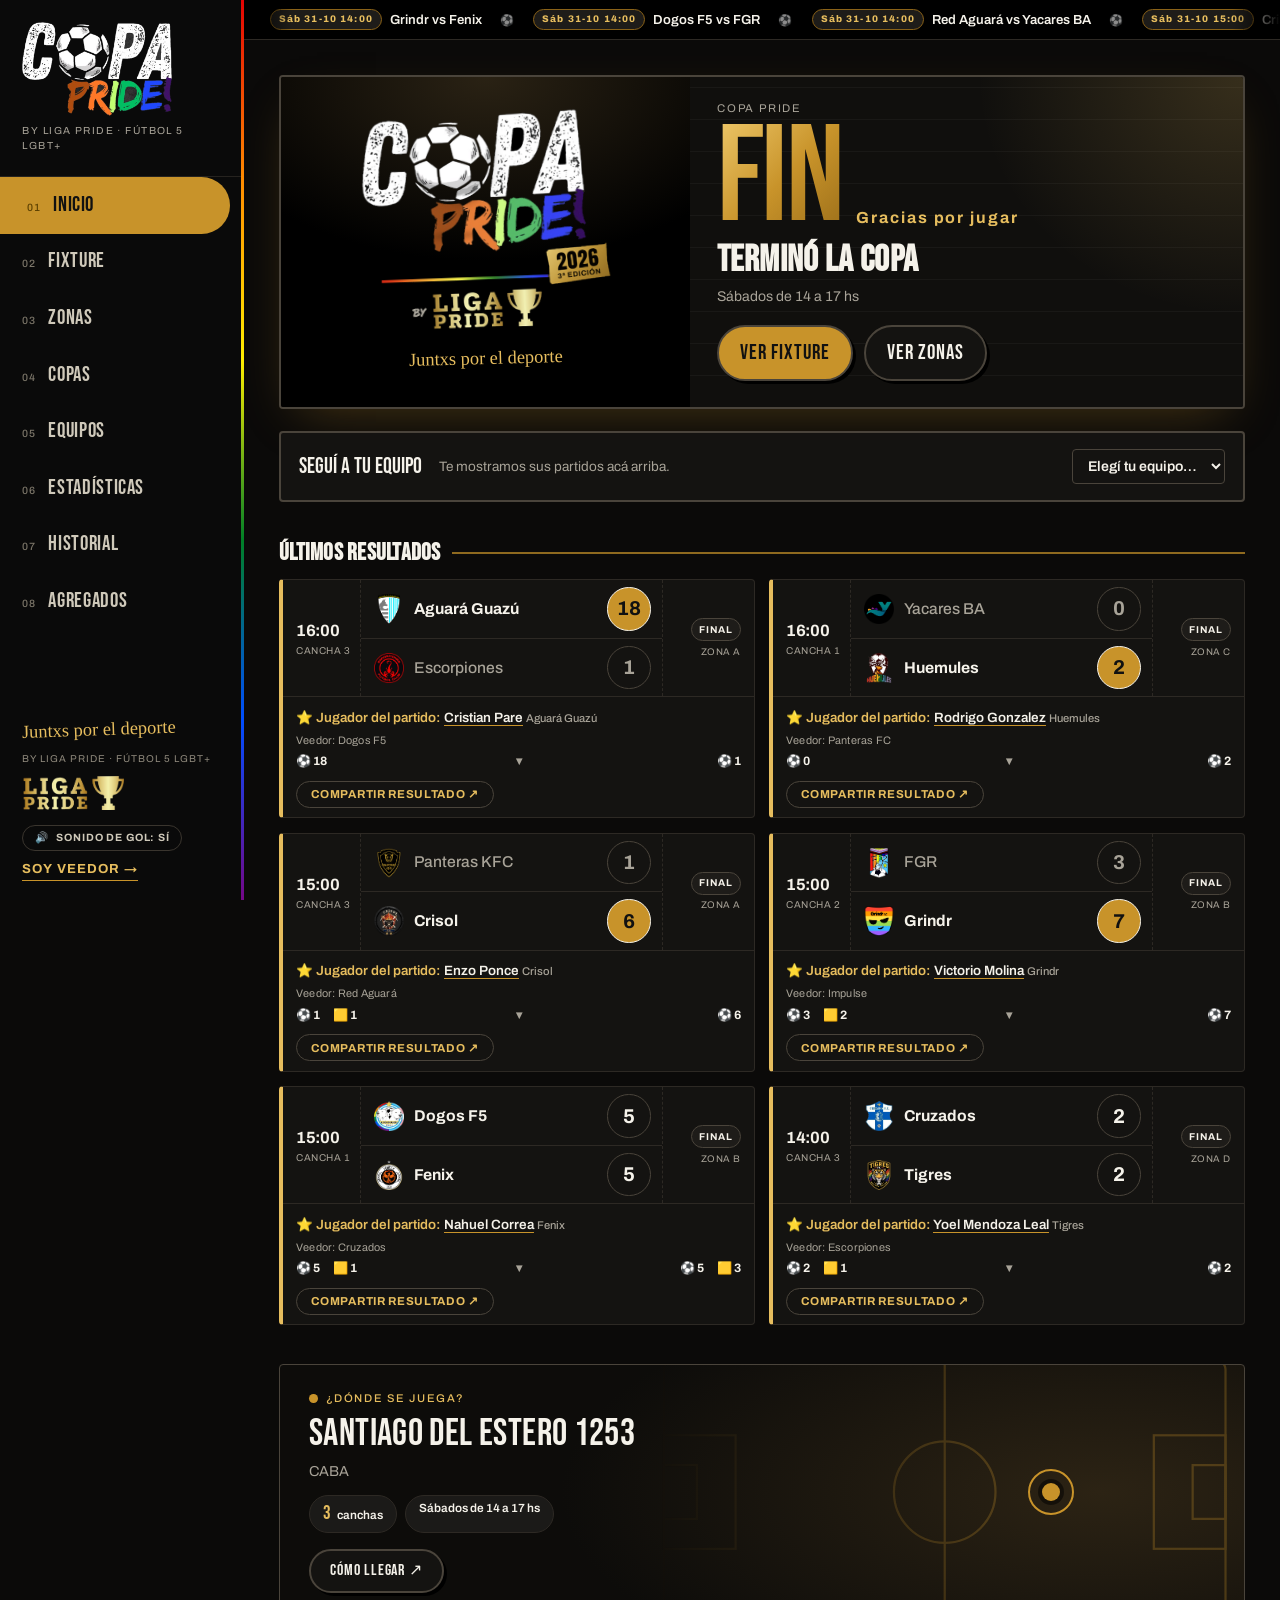
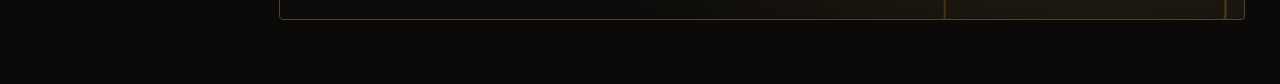
==== commit cdf947ec: "Cinta de resultados: solo una fecha (la del sábado desde el viernes; después, sus resultados hasta e" ====
--- a/index.html
+++ b/index.html
@@ -10,8 +10,8 @@
   <link rel="preconnect" href="https://fonts.gstatic.com" crossorigin>
   <link href="https://fonts.googleapis.com/css2?family=Anton&family=Archivo:wght@400;600;700&family=Permanent+Marker&family=Bebas+Neue&display=swap" rel="stylesheet">
   <link rel="icon" type="image/png" href="img/logo.png">
-  <link rel="stylesheet" href="intro.css?v=1792715143">
-  <link rel="stylesheet" href="style.css?v=1792715143">
+  <link rel="stylesheet" href="intro.css?v=1792806605">
+  <link rel="stylesheet" href="style.css?v=1792806605">
 </head>
 <body>
   <!-- Intro con el logo: la pelota cae entre la C y la P, rebota dos veces y festeja; se va sola o con un toque -->
@@ -73,8 +73,8 @@
     </details>
   </nav>
 
-  <script src="data.js?v=1792715143"></script>
-  <script src="mascotas.js?v=1792715143"></script>
-  <script src="app.js?v=1792715143"></script>
+  <script src="data.js?v=1792806605"></script>
+  <script src="mascotas.js?v=1792806605"></script>
+  <script src="app.js?v=1792806605"></script>
 </body>
 </html>
--- a/style.css
+++ b/style.css
@@ -785,3 +785,46 @@
 .aq-n.tbd{grid-column:1 / -1;color:var(--tinta-2);font-weight:500}
 .aq-z{grid-column:3;font-size:.74rem;color:var(--tinta-2)}
 .aq-vs{font-size:.66rem;letter-spacing:.14em;text-transform:uppercase;color:var(--tinta-2);text-align:center;border-top:1px solid var(--linea);border-bottom:1px solid var(--linea);padding:.1rem 0}
+
+/* Copas: líneas conectoras del cuadro */
+.bracket{position:relative}
+.bracket>svg.conect{position:absolute;left:0;top:0;pointer-events:none;overflow:visible;z-index:0}
+.bracket>svg.conect path{fill:none;stroke:var(--oro);stroke-width:2;stroke-linejoin:round;opacity:.85}
+.bracket .rcol{position:relative;z-index:1}
+.cruce::after,.campeon::after{display:none!important}
+
+/* Copas: semis hacia el centro, final en el medio y 3er puesto abajo y relegado */
+.rcol.r-semi .rcruces{display:grid;grid-template-rows:1.5fr auto 1fr auto 1.5fr;gap:0}
+.rcol.r-semi .rcruces>:nth-child(1){grid-row:2}
+.rcol.r-semi .rcruces>:nth-child(2){grid-row:4}
+.rcol.r-ult .rcruces{display:grid;grid-template-rows:1fr auto 1fr;gap:0}
+.r-fin{grid-row:2}
+.r-3ro{grid-row:3;align-self:end;display:grid;gap:.35rem;opacity:.72;transform:scale(.9);transform-origin:left bottom}
+.r-3ro-t{margin:0;font-size:.62rem;font-weight:700;letter-spacing:.14em;text-transform:uppercase;color:var(--tinta-2)}
+.r-3ro .celda.cruce{border-left-color:var(--borde)!important;background:var(--negro-2)}
+.r-3ro .res-top span{color:var(--tinta-2)}
+.rcol.r-semi .rcruces,.rcol.r-ult .rcruces{grid-template-columns:minmax(0,1fr);width:100%}
+.rcol.r-semi .rcruces>*,.r-fin,.r-fin>*{width:100%;justify-self:stretch;box-sizing:border-box}
+
+/* Botón "Ver partido" (video de YouTube) */
+.mt-acc{display:flex;flex-wrap:wrap;align-items:center;gap:.5rem;margin:.4rem 0 .1rem}
+.mt-acc .comp{margin:0}
+.vid{display:inline-flex;align-items:center;gap:.35rem;background:var(--oro-t);color:#111;border-radius:999px;padding:.38rem 1rem;font-size:.72rem;font-weight:800;letter-spacing:.06em;text-transform:uppercase;text-decoration:none}
+.vid:hover{background:#f3d27e}
+
+/* Mascotas hechas con imagen (no dibujo): sin patas separadas, se anima la figura entera */
+.masc-img .mc-carrera{aspect-ratio:472/520;height:86%;max-height:170px;bottom:2%}
+.masc-img .mc-corre{animation:mcTrote .28s ease-in-out infinite}
+.masc-img .mc-corre img,.masc-img .mc-sienta img{display:block;width:100%;height:100%;object-fit:contain;filter:drop-shadow(0 8px 10px rgba(0,0,0,.5));user-select:none;-webkit-user-drag:none}
+.masc-img .mc-brisa{right:58%;top:22%;width:110%;height:55%}
+.masc-img .mc-sentado{aspect-ratio:460/520;height:90%;max-height:158px;right:1.5%}
+.masc-img .mc-sienta{animation:mcAterriza .55s cubic-bezier(.3,1.6,.5,1) 1.5s both,mcRespiraImg 1.8s ease-in-out 2.1s infinite;transform-origin:50% 100%}
+@keyframes mcTrote{0%,100%{transform:translateY(0) rotate(-2deg)}25%{transform:translateY(-7%) rotate(2deg) scale(1.02,.98)}50%{transform:translateY(0) rotate(-1deg) scale(.98,1.02)}75%{transform:translateY(-5%) rotate(3deg)}}
+@keyframes mcRespiraImg{0%,100%{transform:none}30%{transform:scale(1.025,.985) rotate(-1.2deg)}60%{transform:scale(.99,1.012) rotate(1deg)}}
+@media (max-width:560px){.masc-img .mc-carrera{height:60%}.masc-img .mc-sentado{height:64%}}
+
+/* Festejo con la foto del jugador que hizo el gol */
+.gfx-esc.con-foto{position:relative}
+.gfx-foto{display:block;width:112px;height:112px;object-fit:cover;border-radius:50%;border:3px solid #fff;box-shadow:0 10px 22px rgba(0,0,0,.55)}
+.gfx-esc.con-foto .badge{position:absolute;right:-6px;bottom:-4px;width:40px;height:40px;filter:drop-shadow(0 3px 6px rgba(0,0,0,.6))}
+@media (max-width:560px){.gfx-foto{width:80px;height:80px}.gfx-esc.con-foto .badge{width:30px;height:30px}}
